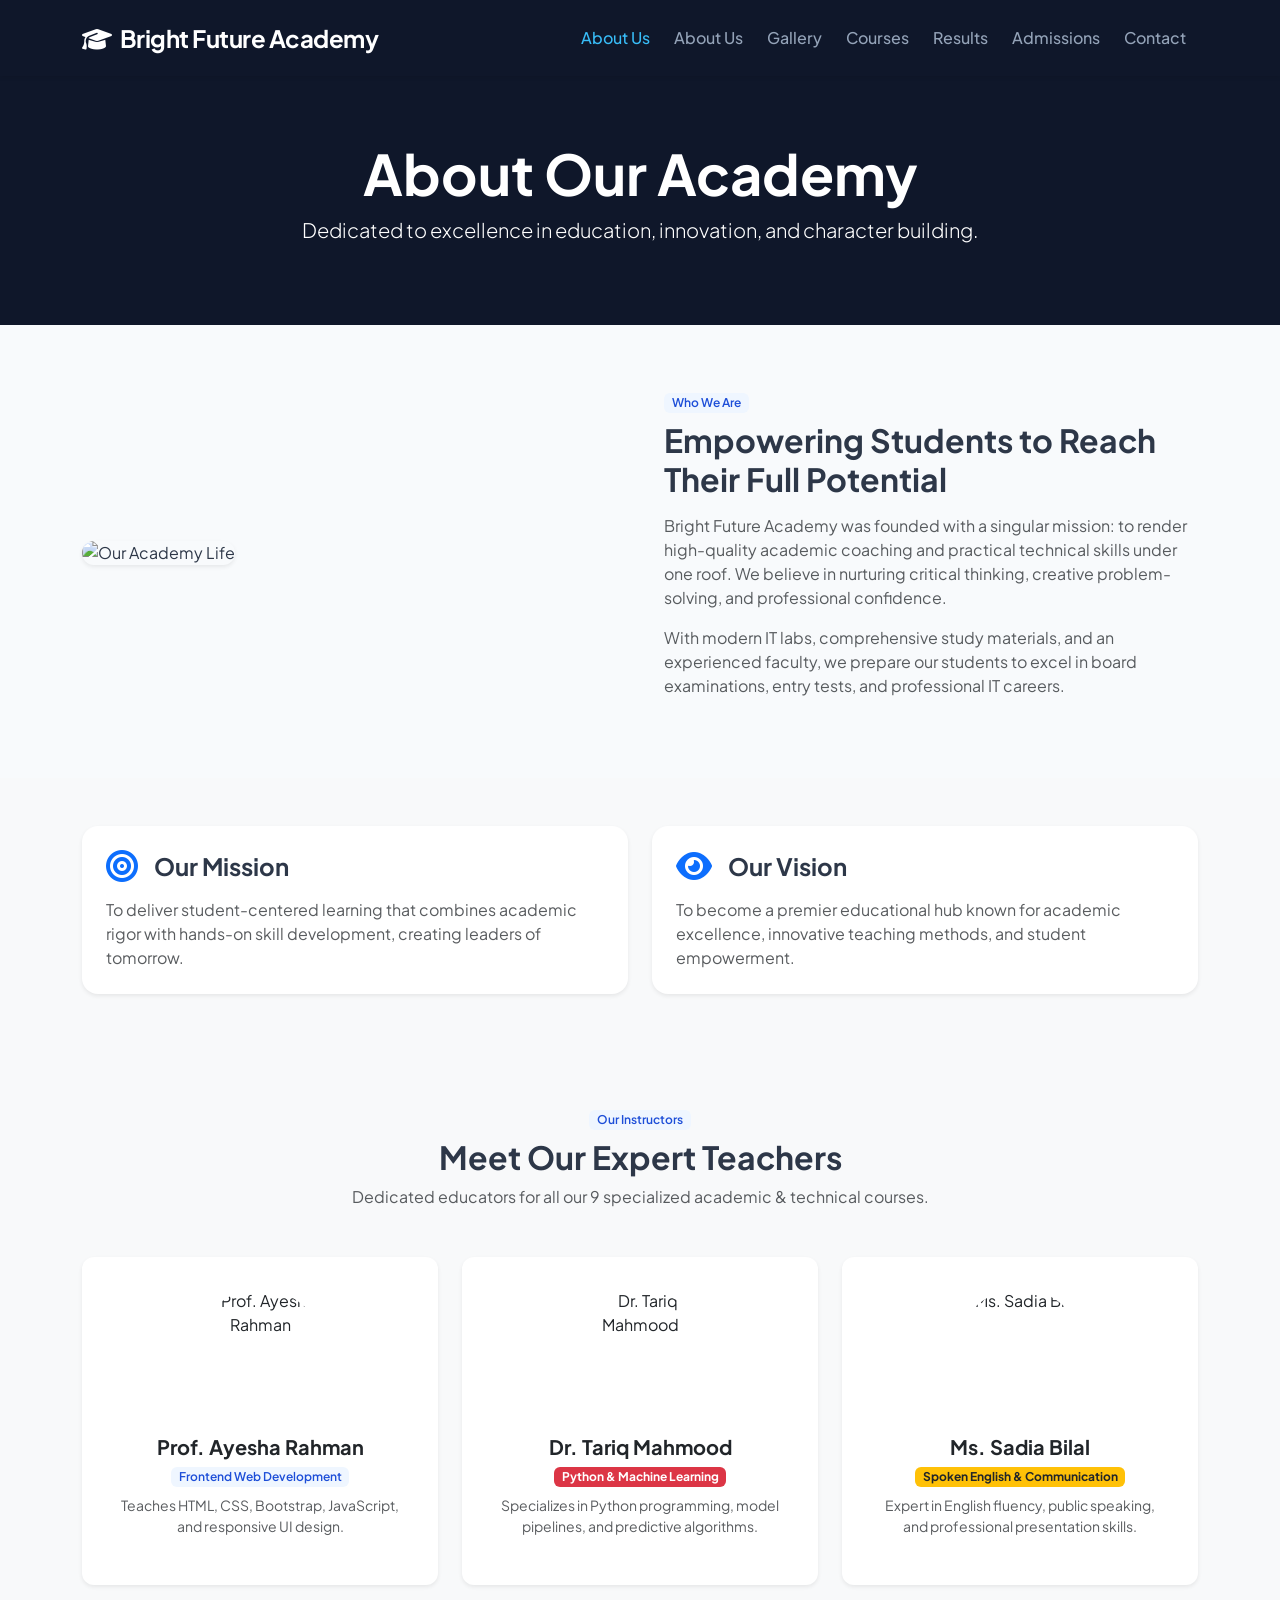
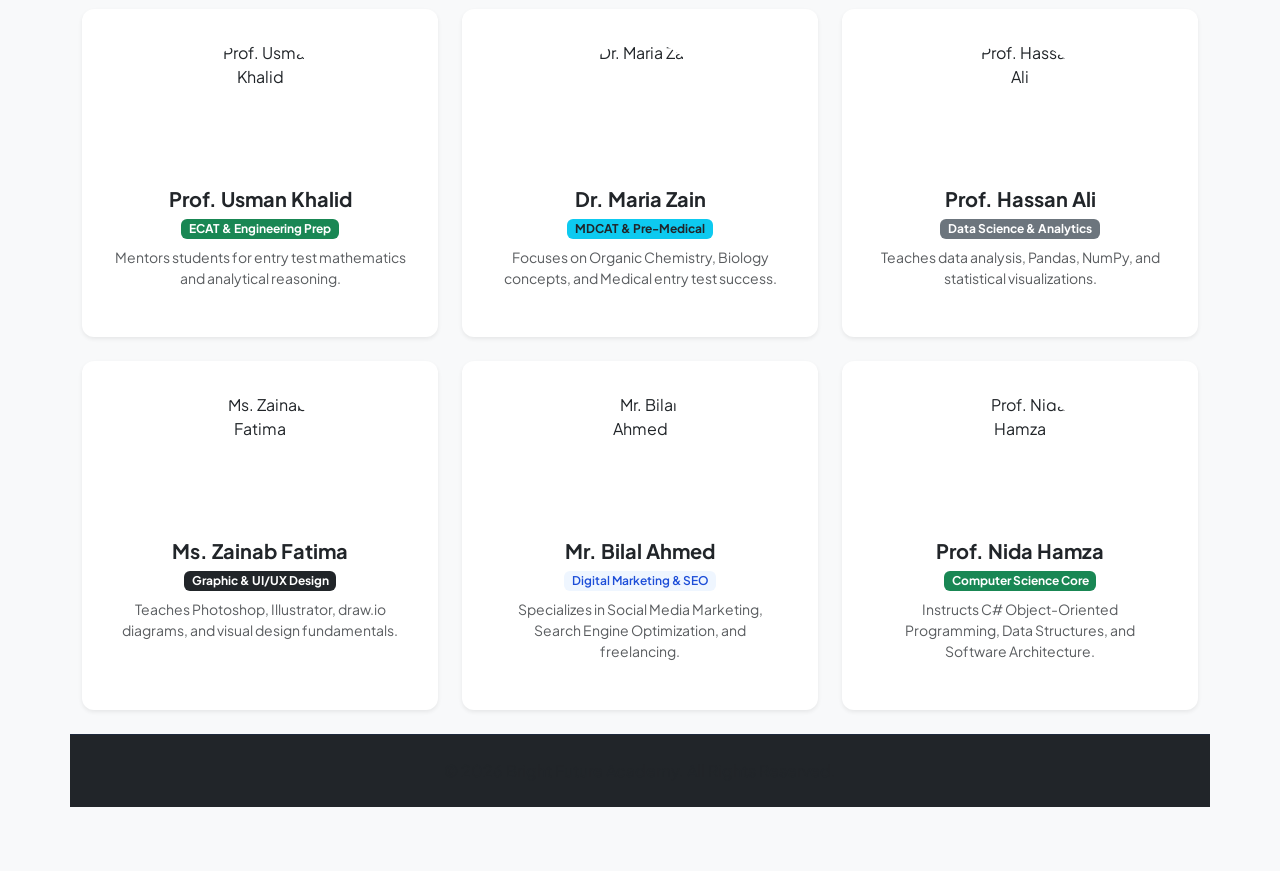
==== about.html @ da4470e6 "Add files via upload" ====
<!DOCTYPE html>
<html lang="en">
<head>
    <meta charset="UTF-8">
    <meta name="viewport" content="width=device-width, initial-scale=1.0">
    <title>Bright Future Academy - About Us</title>
    <!-- Google Fonts -->
    <link href="https://fonts.googleapis.com/css2?family=Plus+Jakarta+Sans:wght@400;500;600;700&display=swap" rel="stylesheet">
    <!-- Bootstrap 5 CSS -->
    <link href="https://cdn.jsdelivr.net/npm/bootstrap@5.3.0/dist/css/bootstrap.min.css" rel="stylesheet">
    <!-- Font Awesome Icons -->
    <link rel="stylesheet" href="https://cdnjs.cloudflare.com/ajax/libs/font-awesome/6.4.0/css/all.min.css">
    <!-- Custom CSS -->
    <link rel="stylesheet" href="style.css">
</head>
<body>

    <!-- Header / Navigation Bar -->
    <!-- Navigation Bar -->
<nav class="navbar navbar-expand-lg navbar-dark bg-primary sticky-top shadow-sm">
    <div class="container">
        <a class="navbar-brand fw-bold fs-4" href="index.html">
            <i class="fa-solid fa-graduation-cap me-2"></i>Bright Future Academy
        </a>
        <button class="navbar-toggler" type="button" data-bs-toggle="collapse" data-bs-target="#navbarNav">
            <span class="navbar-toggler-icon"></span>
        </button>
        <div class="collapse navbar-collapse" id="navbarNav">
            <ul class="navbar-nav ms-auto">
               <li class="nav-item"><a class="nav-link active" href="about.html">About Us</a></li>
                <li class="nav-item"><a class="nav-link" href="about.html">About Us</a></li>
                <li class="nav-item"><a class="nav-link" href="gallery.html">Gallery</a></li>
                <li class="nav-item"><a class="nav-link" href="courses.html">Courses</a></li>
                <li class="nav-item"><a class="nav-link" href="results.html">Results</a></li>
                <li class="nav-item"><a class="nav-link" href="admissions.html">Admissions</a></li>
                <li class="nav-item"><a class="nav-link" href="contact.html">Contact</a></li>
            </ul>
        </div>
    </div>
</nav>

    <!-- Page Header Banner -->
    <section class="bg-primary text-white text-center py-5">
        <div class="container py-3">
            <h1 class="fw-bold display-4">About Our Academy</h1>
            <p class="lead">Dedicated to excellence in education, innovation, and character building.</p>
        </div>
    </section>

    <!-- Main About Section -->
    <section class="py-5">
        <div class="container py-3">
            <div class="row align-items-center g-5">
                <div class="col-lg-6">
                    <img src="https://images.unsplash.com/photo-1522071820081-009f0129c71c?q=80&w=800&auto=format&fit=crop" class="img-fluid rounded-4 shadow-sm" alt="Our Academy Life">
                </div>
                <div class="col-lg-6">
                    <span class="badge bg-primary mb-2">Who We Are</span>
                    <h2 class="fw-bold mb-3">Empowering Students to Reach Their Full Potential</h2>
                    <p class="text-muted leading-relaxed">Bright Future Academy was founded with a singular mission: to render high-quality academic coaching and practical technical skills under one roof. We believe in nurturing critical thinking, creative problem-solving, and professional confidence.</p>
                    <p class="text-muted leading-relaxed">With modern IT labs, comprehensive study materials, and an experienced faculty, we prepare our students to excel in board examinations, entry tests, and professional IT careers.</p>
                </div>
            </div>
        </div>
    </section>

    <!-- Mission & Vision -->
    <section class="py-5 bg-light">
        <div class="container">
            <div class="row g-4">
                <div class="col-md-6">
                    <div class="p-4 bg-white rounded-4 shadow-sm h-100">
                        <div class="d-flex align-items-center mb-3">
                            <i class="fa-solid fa-bullseye text-primary fs-2 me-3"></i>
                            <h4 class="fw-bold mb-0">Our Mission</h4>
                        </div>
                        <p class="text-muted mb-0">To deliver student-centered learning that combines academic rigor with hands-on skill development, creating leaders of tomorrow.</p>
                    </div>
                </div>
                <div class="col-md-6">
                    <div class="p-4 bg-white rounded-4 shadow-sm h-100">
                        <div class="d-flex align-items-center mb-3">
                            <i class="fa-solid fa-eye text-primary fs-2 me-3"></i>
                            <h4 class="fw-bold mb-0">Our Vision</h4>
                        </div>
                        <p class="text-muted mb-0">To become a premier educational hub known for academic excellence, innovative teaching methods, and student empowerment.</p>
                    </div>
                </div>
            </div>
        </div>
    </section>
<!-- Expert Faculty Section -->
    <section class="py-5 bg-light">
        <div class="container py-3">
            <div class="text-center mb-5">
                <span class="badge bg-primary mb-2">Our Instructors</span>
                <h2 class="fw-bold">Meet Our Expert Teachers</h2>
                <p class="text-muted">Dedicated educators for all our 9 specialized academic & technical courses.</p>
            </div>
            
            <div class="row g-4">
                <!-- Teacher 1: Web Development -->
                <div class="col-md-6 col-lg-4">
                    <div class="card h-100 shadow-sm border-0 text-center p-3">
                        <img src="https://images.unsplash.com/photo-1573496359142-b8d87734a5a2?q=80&w=400&auto=format&fit=crop" class="card-img-top rounded-circle mx-auto mt-3" style="width: 130px; height: 130px; object-fit: cover;" alt="Prof. Ayesha Rahman">
                        <div class="card-body">
                            <h5 class="fw-bold mb-1">Prof. Ayesha Rahman</h5>
                            <span class="badge bg-primary mb-2">Frontend Web Development</span>
                            <p class="text-muted small">Teaches HTML, CSS, Bootstrap, JavaScript, and responsive UI design.</p>
                        </div>
                    </div>
                </div>

                <!-- Teacher 2: Python & Machine Learning -->
                <div class="col-md-6 col-lg-4">
                    <div class="card h-100 shadow-sm border-0 text-center p-3">
                        <img src="https://images.unsplash.com/photo-1560250097-0b93528c311a?q=80&w=400&auto=format&fit=crop" class="card-img-top rounded-circle mx-auto mt-3" style="width: 130px; height: 130px; object-fit: cover;" alt="Dr. Tariq Mahmood">
                        <div class="card-body">
                            <h5 class="fw-bold mb-1">Dr. Tariq Mahmood</h5>
                            <span class="badge bg-danger mb-2">Python & Machine Learning</span>
                            <p class="text-muted small">Specializes in Python programming, model pipelines, and predictive algorithms.</p>
                        </div>
                    </div>
                </div>

                <!-- Teacher 3: Spoken English -->
                <div class="col-md-6 col-lg-4">
                    <div class="card h-100 shadow-sm border-0 text-center p-3">
                        <img src="https://images.unsplash.com/photo-1544005313-94ddf0286df2?q=80&w=400&auto=format&fit=crop" class="card-img-top rounded-circle mx-auto mt-3" style="width: 130px; height: 130px; object-fit: cover;" alt="Ms. Sadia Bilal">
                        <div class="card-body">
                            <h5 class="fw-bold mb-1">Ms. Sadia Bilal</h5>
                            <span class="badge bg-warning text-dark mb-2">Spoken English & Communication</span>
                            <p class="text-muted small">Expert in English fluency, public speaking, and professional presentation skills.</p>
                        </div>
                    </div>
                </div>

                <!-- Teacher 4: ECAT Prep -->
                <div class="col-md-6 col-lg-4">
                    <div class="card h-100 shadow-sm border-0 text-center p-3">
                        <img src="https://images.unsplash.com/photo-1507003211169-0a1dd7228f2d?q=80&w=400&auto=format&fit=crop" class="card-img-top rounded-circle mx-auto mt-3" style="width: 130px; height: 130px; object-fit: cover;" alt="Prof. Usman Khalid">
                        <div class="card-body">
                            <h5 class="fw-bold mb-1">Prof. Usman Khalid</h5>
                            <span class="badge bg-success mb-2">ECAT & Engineering Prep</span>
                            <p class="text-muted small">Mentors students for entry test mathematics and analytical reasoning.</p>
                        </div>
                    </div>
                </div>

                <!-- Teacher 5: MDCAT Prep -->
                <div class="col-md-6 col-lg-4">
                    <div class="card h-100 shadow-sm border-0 text-center p-3">
                        <img src="https://images.unsplash.com/photo-1573497019940-1c28c88b4f3e?q=80&w=400&auto=format&fit=crop" class="card-img-top rounded-circle mx-auto mt-3" style="width: 130px; height: 130px; object-fit: cover;" alt="Dr. Maria Zain">
                        <div class="card-body">
                            <h5 class="fw-bold mb-1">Dr. Maria Zain</h5>
                            <span class="badge bg-info text-dark mb-2">MDCAT & Pre-Medical</span>
                            <p class="text-muted small">Focuses on Organic Chemistry, Biology concepts, and Medical entry test success.</p>
                        </div>
                    </div>
                </div>

                <!-- Teacher 6: Data Science -->
                <div class="col-md-6 col-lg-4">
                    <div class="card h-100 shadow-sm border-0 text-center p-3">
                        <img src="https://images.unsplash.com/photo-1500648767791-00dcc994a43e?q=80&w=400&auto=format&fit=crop" class="card-img-top rounded-circle mx-auto mt-3" style="width: 130px; height: 130px; object-fit: cover;" alt="Prof. Hassan Ali">
                        <div class="card-body">
                            <h5 class="fw-bold mb-1">Prof. Hassan Ali</h5>
                            <span class="badge bg-secondary mb-2">Data Science & Analytics</span>
                            <p class="text-muted small">Teaches data analysis, Pandas, NumPy, and statistical visualizations.</p>
                        </div>
                    </div>
                </div>

                <!-- Teacher 7: Graphic Design -->
                <div class="col-md-6 col-lg-4">
                    <div class="card h-100 shadow-sm border-0 text-center p-3">
                        <img src="https://images.unsplash.com/photo-1534528741775-53994a69daeb?q=80&w=400&auto=format&fit=crop" class="card-img-top rounded-circle mx-auto mt-3" style="width: 130px; height: 130px; object-fit: cover;" alt="Ms. Zainab Fatima">
                        <div class="card-body">
                            <h5 class="fw-bold mb-1">Ms. Zainab Fatima</h5>
                            <span class="badge bg-dark mb-2">Graphic & UI/UX Design</span>
                            <p class="text-muted small">Teaches Photoshop, Illustrator, draw.io diagrams, and visual design fundamentals.</p>
                        </div>
                    </div>
                </div>

                <!-- Teacher 8: Digital Marketing -->
                <div class="col-md-6 col-lg-4">
                    <div class="card h-100 shadow-sm border-0 text-center p-3">
                        <img src="https://images.unsplash.com/photo-1519085360753-af0119f7cbe7?q=80&w=400&auto=format&fit=crop" class="card-img-top rounded-circle mx-auto mt-3" style="width: 130px; height: 130px; object-fit: cover;" alt="Mr. Bilal Ahmed">
                        <div class="card-body">
                            <h5 class="fw-bold mb-1">Mr. Bilal Ahmed</h5>
                            <span class="badge bg-primary mb-2">Digital Marketing & SEO</span>
                            <p class="text-muted small">Specializes in Social Media Marketing, Search Engine Optimization, and freelancing.</p>
                        </div>
                    </div>
                </div>

               <!-- Teacher 9: Computer Science Core -->
<div class="col-md-6 col-lg-4">
    <div class="card h-100 shadow-sm border-0 text-center p-3">
        <img src="https://images.unsplash.com/photo-1573496359142-b8d87734a5a2?q=80&w=400&auto=format&fit=crop" class="card-img-top rounded-circle mx-auto mt-3" style="width: 130px; height: 130px; object-fit: cover;" alt="Prof. Nida Hamza">
        <div class="card-body">
            <h5 class="fw-bold mb-1">Prof. Nida Hamza</h5>
            <span class="badge bg-success mb-2">Computer Science Core</span>
            <p class="text-muted small">Instructs C# Object-Oriented Programming, Data Structures, and Software Architecture.</p>
        </div>
    </div>
</div>
    <!-- Footer -->
    <footer class="bg-dark text-white text-center py-4">
        <div class="container">
            <p class="mb-0 text-muted">&copy; 2026 Bright Future Academy. All Rights Reserved.</p>
        </div>
    </footer>

    <!-- Bootstrap JS -->
    <script src="https://cdn.jsdelivr.net/npm/bootstrap@5.3.0/dist/js/bootstrap.bundle.min.js"></script>
    <script src="script.js"></script>
</body>
</html>
---- style.css ----
/* Google Fonts Import */
@import url('https://fonts.googleapis.com/css2?family=Plus+Jakarta+Sans:wght@400;500;600;700&display=swap');

body {
    font-family: 'Plus Jakarta Sans', sans-serif;
    color: #2D3748;
    background-color: #F8FAFC;
}

/* Modern Navy Blue Navbar */
.bg-primary {
    background-color: #0F172A !important; /* Deep Premium Navy Blue */
}

.navbar {
    padding: 15px 0;
    transition: all 0.3s ease;
}

.navbar-brand {
    font-weight: 700 !important;
    letter-spacing: -0.5px;
    color: #FFFFFF !important;
}

.nav-link {
    color: #94A3B8 !important;
    font-weight: 500;
    margin: 0 4px;
    transition: color 0.2s ease;
}

.nav-link:hover, .nav-link.active {
    color: #38BDF8 !important; /* Elegant Sky Blue Highlight */
}

/* Hero Section Enhancement */
.hero-section {
    background: linear-gradient(135deg, rgba(15, 23, 42, 0.92), rgba(30, 58, 138, 0.88)), 
                url('https://images.unsplash.com/photo-1523050854058-8df90110c9f1?q=80&w=1200&auto=format&fit=crop') center/cover no-repeat !important;
    padding: 110px 0 !important;
}

.hero-section h1 {
    letter-spacing: -1px;
}

/* Modern Button Colors */
.btn-primary {
    background-color: #2563EB !important;
    border-color: #2563EB !important;
    border-radius: 8px;
    font-weight: 600;
    padding: 10px 24px;
    transition: all 0.2s ease;
}

.btn-primary:hover {
    background-color: #1D4ED8 !important;
    transform: translateY(-2px);
    box-shadow: 0 10px 20px -10px rgba(37, 99, 235, 0.5);
}

.btn-outline-light {
    border-radius: 8px;
    border-width: 2px;
    font-weight: 600;
    padding: 9px 24px;
}

.btn-outline-light:hover {
    background-color: #FFFFFF !important;
    color: #0F172A !important;
}

/* Card Improvements */
.card {
    border-radius: 12px;
    transition: transform 0.3s ease, box-shadow 0.3s ease;
}

.card:hover {
    transform: translateY(-5px);
    box-shadow: 0 20px 25px -5px rgba(0, 0, 0, 0.1), 0 10px 10px -5px rgba(0, 0, 0, 0.04) !important;
}

/* Badges & Accents */
.badge.bg-primary {
    background-color: #EFF6FF !important;
    color: #1D4ED8 !important;
    font-weight: 600;
}

footer {
    background-color: #0F172A !important;
    border-top: 1px solid #1E293B;
}/* Google Fonts Import */
@import url('https://fonts.googleapis.com/css2?family=Plus+Jakarta+Sans:wght@400;500;600;700&display=swap');

body {
    font-family: 'Plus Jakarta Sans', sans-serif;
    color: #2D3748;
    background-color: #F8FAFC;
}

/* Modern Navy Blue Navbar */
.bg-primary {
    background-color: #0F172A !important; /* Deep Premium Navy Blue */
}

.navbar {
    padding: 15px 0;
    transition: all 0.3s ease;
}

.navbar-brand {
    font-weight: 700 !important;
    letter-spacing: -0.5px;
    color: #FFFFFF !important;
}

.nav-link {
    color: #94A3B8 !important;
    font-weight: 500;
    margin: 0 4px;
    transition: color 0.2s ease;
}

.nav-link:hover, .nav-link.active {
    color: #38BDF8 !important; /* Elegant Sky Blue Highlight */
}

/* Hero Section Enhancement */
.hero-section {
    background: linear-gradient(135deg, rgba(15, 23, 42, 0.92), rgba(30, 58, 138, 0.88)), 
                url('https://images.unsplash.com/photo-1523050854058-8df90110c9f1?q=80&w=1200&auto=format&fit=crop') center/cover no-repeat !important;
    padding: 110px 0 !important;
}

.hero-section h1 {
    letter-spacing: -1px;
}

/* Modern Button Colors */
.btn-primary {
    background-color: #2563EB !important;
    border-color: #2563EB !important;
    border-radius: 8px;
    font-weight: 600;
    padding: 10px 24px;
    transition: all 0.2s ease;
}

.btn-primary:hover {
    background-color: #1D4ED8 !important;
    transform: translateY(-2px);
    box-shadow: 0 10px 20px -10px rgba(37, 99, 235, 0.5);
}

.btn-outline-light {
    border-radius: 8px;
    border-width: 2px;
    font-weight: 600;
    padding: 9px 24px;
}

.btn-outline-light:hover {
    background-color: #FFFFFF !important;
    color: #0F172A !important;
}

/* Card Improvements */
.card {
    border-radius: 12px;
    transition: transform 0.3s ease, box-shadow 0.3s ease;
}

.card:hover {
    transform: translateY(-5px);
    box-shadow: 0 20px 25px -5px rgba(0, 0, 0, 0.1), 0 10px 10px -5px rgba(0, 0, 0, 0.04) !important;
}

/* Badges & Accents */
.badge.bg-primary {
    background-color: #EFF6FF !important;
    color: #1D4ED8 !important;
    font-weight: 600;
}

footer {
    background-color: #0F172A !important;
    border-top: 1px solid #1E293B;
}
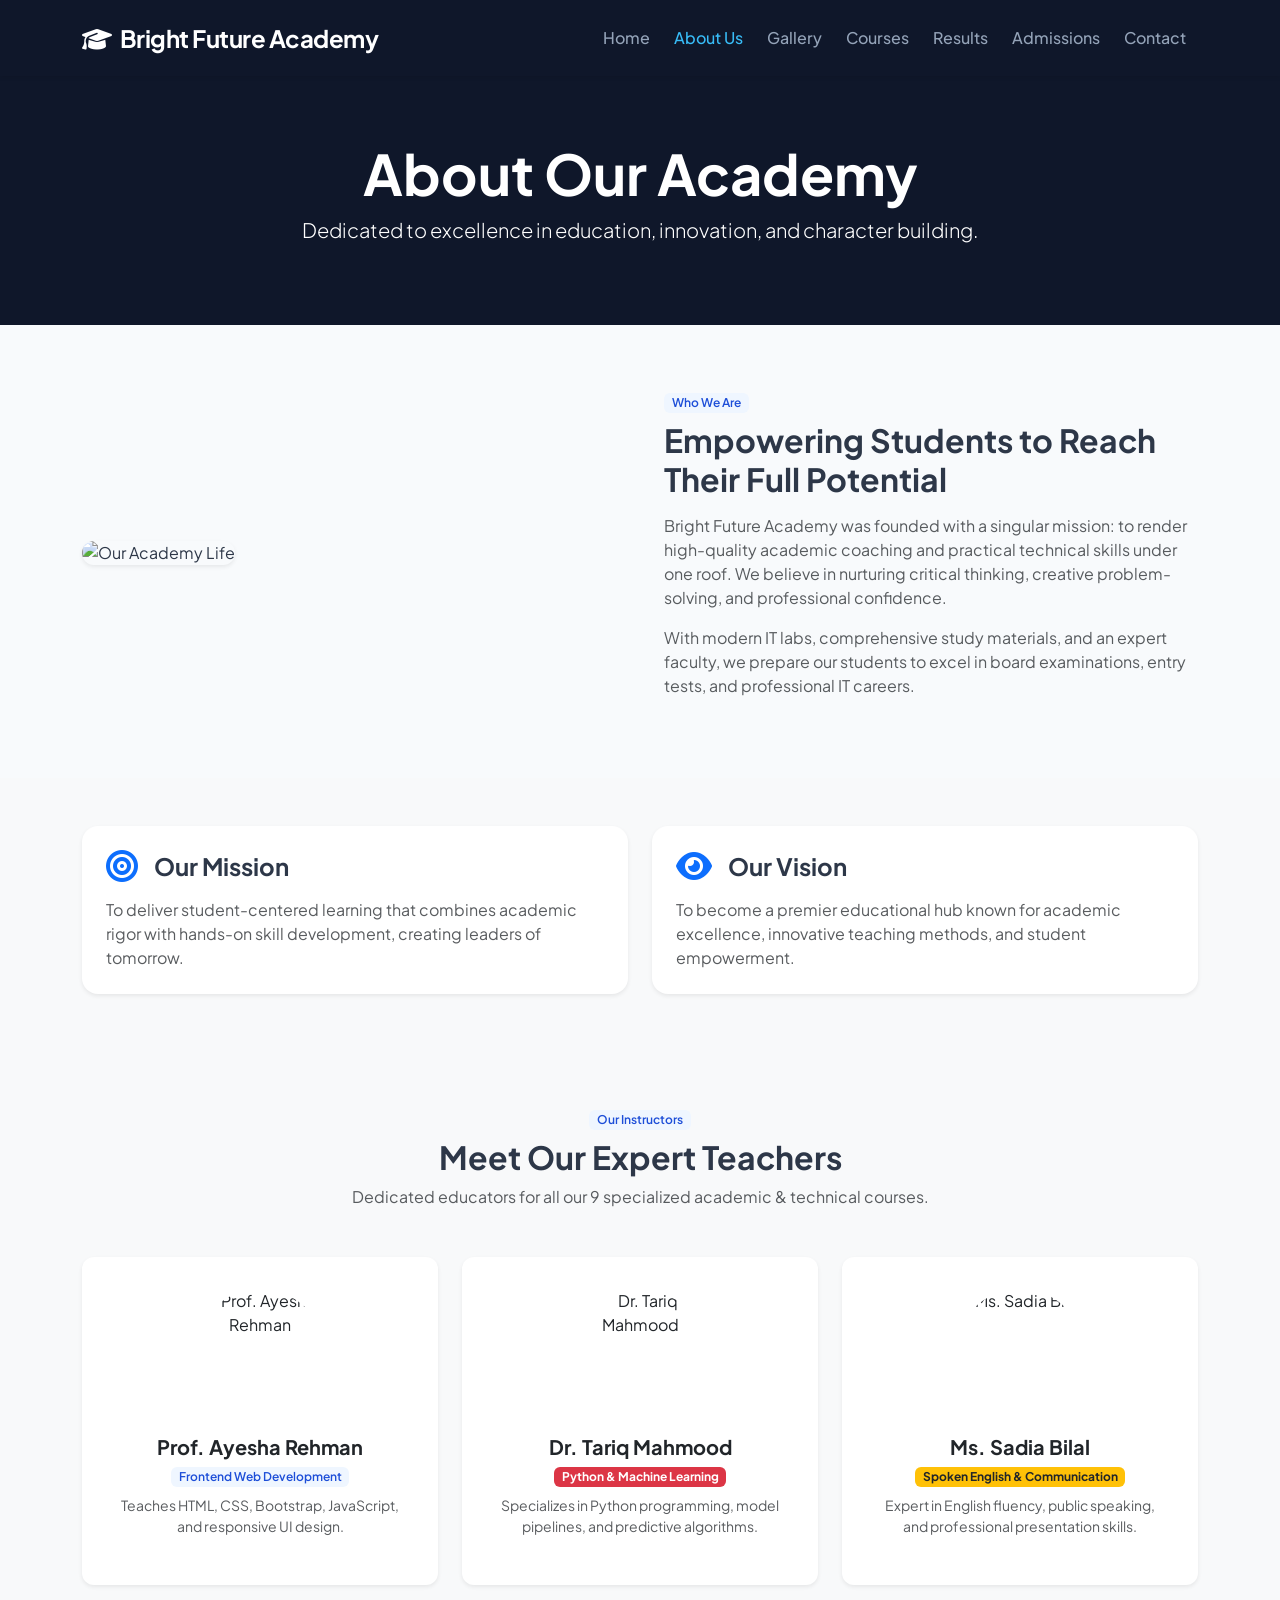
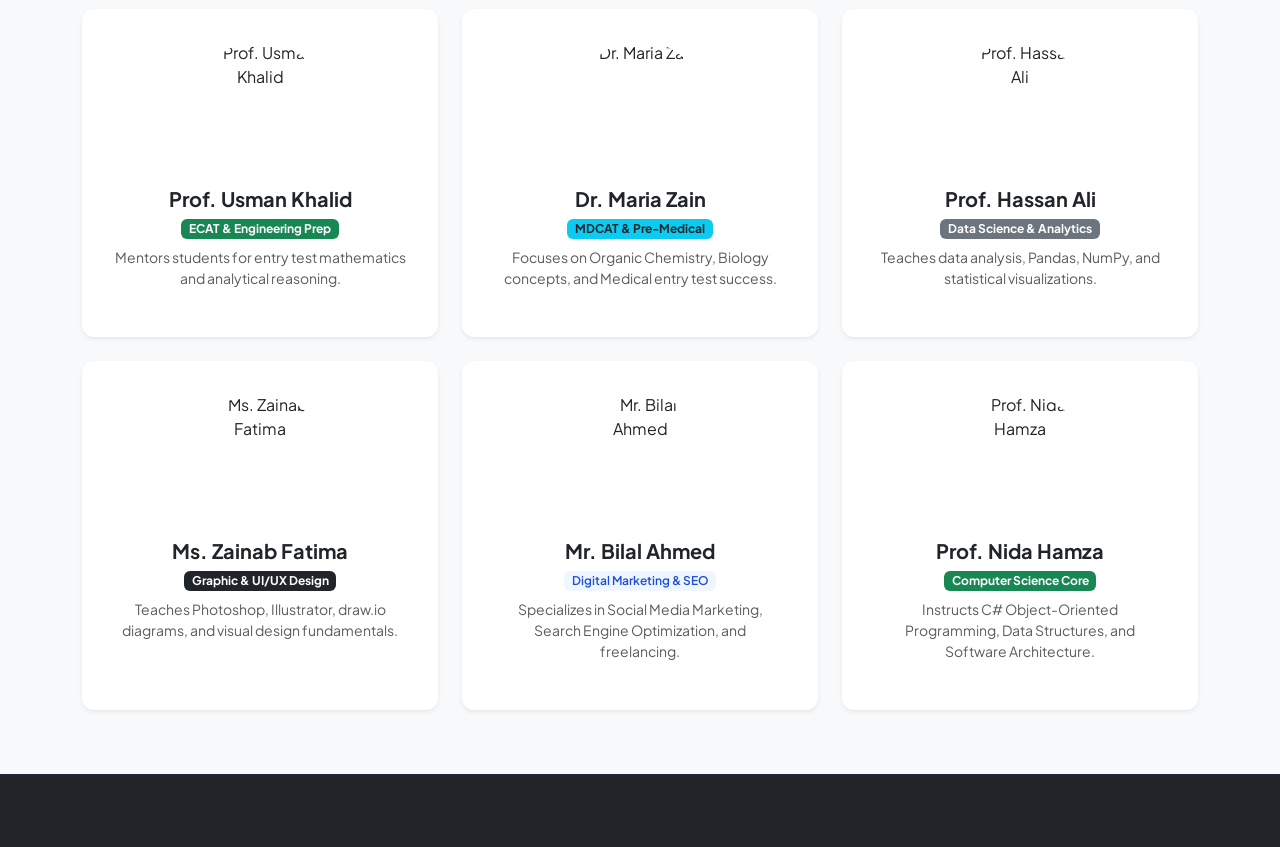
==== commit 63467e9c: "Bright Future Academy complete files update" ====
--- a/about.html
+++ b/about.html
@@ -1,220 +1,224 @@
-<!DOCTYPE html>
-<html lang="en">
-<head>
-    <meta charset="UTF-8">
-    <meta name="viewport" content="width=device-width, initial-scale=1.0">
-    <title>Bright Future Academy - About Us</title>
-    <!-- Google Fonts -->
-    <link href="https://fonts.googleapis.com/css2?family=Plus+Jakarta+Sans:wght@400;500;600;700&display=swap" rel="stylesheet">
-    <!-- Bootstrap 5 CSS -->
-    <link href="https://cdn.jsdelivr.net/npm/bootstrap@5.3.0/dist/css/bootstrap.min.css" rel="stylesheet">
-    <!-- Font Awesome Icons -->
-    <link rel="stylesheet" href="https://cdnjs.cloudflare.com/ajax/libs/font-awesome/6.4.0/css/all.min.css">
-    <!-- Custom CSS -->
-    <link rel="stylesheet" href="style.css">
-</head>
-<body>
-
-    <!-- Header / Navigation Bar -->
-    <!-- Navigation Bar -->
-<nav class="navbar navbar-expand-lg navbar-dark bg-primary sticky-top shadow-sm">
-    <div class="container">
-        <a class="navbar-brand fw-bold fs-4" href="index.html">
-            <i class="fa-solid fa-graduation-cap me-2"></i>Bright Future Academy
-        </a>
-        <button class="navbar-toggler" type="button" data-bs-toggle="collapse" data-bs-target="#navbarNav">
-            <span class="navbar-toggler-icon"></span>
-        </button>
-        <div class="collapse navbar-collapse" id="navbarNav">
-            <ul class="navbar-nav ms-auto">
-               <li class="nav-item"><a class="nav-link active" href="about.html">About Us</a></li>
-                <li class="nav-item"><a class="nav-link" href="about.html">About Us</a></li>
-                <li class="nav-item"><a class="nav-link" href="gallery.html">Gallery</a></li>
-                <li class="nav-item"><a class="nav-link" href="courses.html">Courses</a></li>
-                <li class="nav-item"><a class="nav-link" href="results.html">Results</a></li>
-                <li class="nav-item"><a class="nav-link" href="admissions.html">Admissions</a></li>
-                <li class="nav-item"><a class="nav-link" href="contact.html">Contact</a></li>
-            </ul>
-        </div>
-    </div>
-</nav>
-
-    <!-- Page Header Banner -->
-    <section class="bg-primary text-white text-center py-5">
-        <div class="container py-3">
-            <h1 class="fw-bold display-4">About Our Academy</h1>
-            <p class="lead">Dedicated to excellence in education, innovation, and character building.</p>
-        </div>
-    </section>
-
-    <!-- Main About Section -->
-    <section class="py-5">
-        <div class="container py-3">
-            <div class="row align-items-center g-5">
-                <div class="col-lg-6">
-                    <img src="https://images.unsplash.com/photo-1522071820081-009f0129c71c?q=80&w=800&auto=format&fit=crop" class="img-fluid rounded-4 shadow-sm" alt="Our Academy Life">
-                </div>
-                <div class="col-lg-6">
-                    <span class="badge bg-primary mb-2">Who We Are</span>
-                    <h2 class="fw-bold mb-3">Empowering Students to Reach Their Full Potential</h2>
-                    <p class="text-muted leading-relaxed">Bright Future Academy was founded with a singular mission: to render high-quality academic coaching and practical technical skills under one roof. We believe in nurturing critical thinking, creative problem-solving, and professional confidence.</p>
-                    <p class="text-muted leading-relaxed">With modern IT labs, comprehensive study materials, and an experienced faculty, we prepare our students to excel in board examinations, entry tests, and professional IT careers.</p>
-                </div>
-            </div>
-        </div>
-    </section>
-
-    <!-- Mission & Vision -->
-    <section class="py-5 bg-light">
-        <div class="container">
-            <div class="row g-4">
-                <div class="col-md-6">
-                    <div class="p-4 bg-white rounded-4 shadow-sm h-100">
-                        <div class="d-flex align-items-center mb-3">
-                            <i class="fa-solid fa-bullseye text-primary fs-2 me-3"></i>
-                            <h4 class="fw-bold mb-0">Our Mission</h4>
-                        </div>
-                        <p class="text-muted mb-0">To deliver student-centered learning that combines academic rigor with hands-on skill development, creating leaders of tomorrow.</p>
-                    </div>
-                </div>
-                <div class="col-md-6">
-                    <div class="p-4 bg-white rounded-4 shadow-sm h-100">
-                        <div class="d-flex align-items-center mb-3">
-                            <i class="fa-solid fa-eye text-primary fs-2 me-3"></i>
-                            <h4 class="fw-bold mb-0">Our Vision</h4>
-                        </div>
-                        <p class="text-muted mb-0">To become a premier educational hub known for academic excellence, innovative teaching methods, and student empowerment.</p>
-                    </div>
-                </div>
-            </div>
-        </div>
-    </section>
-<!-- Expert Faculty Section -->
-    <section class="py-5 bg-light">
-        <div class="container py-3">
-            <div class="text-center mb-5">
-                <span class="badge bg-primary mb-2">Our Instructors</span>
-                <h2 class="fw-bold">Meet Our Expert Teachers</h2>
-                <p class="text-muted">Dedicated educators for all our 9 specialized academic & technical courses.</p>
-            </div>
-            
-            <div class="row g-4">
-                <!-- Teacher 1: Web Development -->
-                <div class="col-md-6 col-lg-4">
-                    <div class="card h-100 shadow-sm border-0 text-center p-3">
-                        <img src="https://images.unsplash.com/photo-1573496359142-b8d87734a5a2?q=80&w=400&auto=format&fit=crop" class="card-img-top rounded-circle mx-auto mt-3" style="width: 130px; height: 130px; object-fit: cover;" alt="Prof. Ayesha Rahman">
-                        <div class="card-body">
-                            <h5 class="fw-bold mb-1">Prof. Ayesha Rahman</h5>
-                            <span class="badge bg-primary mb-2">Frontend Web Development</span>
-                            <p class="text-muted small">Teaches HTML, CSS, Bootstrap, JavaScript, and responsive UI design.</p>
-                        </div>
-                    </div>
-                </div>
-
-                <!-- Teacher 2: Python & Machine Learning -->
-                <div class="col-md-6 col-lg-4">
-                    <div class="card h-100 shadow-sm border-0 text-center p-3">
-                        <img src="https://images.unsplash.com/photo-1560250097-0b93528c311a?q=80&w=400&auto=format&fit=crop" class="card-img-top rounded-circle mx-auto mt-3" style="width: 130px; height: 130px; object-fit: cover;" alt="Dr. Tariq Mahmood">
-                        <div class="card-body">
-                            <h5 class="fw-bold mb-1">Dr. Tariq Mahmood</h5>
-                            <span class="badge bg-danger mb-2">Python & Machine Learning</span>
-                            <p class="text-muted small">Specializes in Python programming, model pipelines, and predictive algorithms.</p>
-                        </div>
-                    </div>
-                </div>
-
-                <!-- Teacher 3: Spoken English -->
-                <div class="col-md-6 col-lg-4">
-                    <div class="card h-100 shadow-sm border-0 text-center p-3">
-                        <img src="https://images.unsplash.com/photo-1544005313-94ddf0286df2?q=80&w=400&auto=format&fit=crop" class="card-img-top rounded-circle mx-auto mt-3" style="width: 130px; height: 130px; object-fit: cover;" alt="Ms. Sadia Bilal">
-                        <div class="card-body">
-                            <h5 class="fw-bold mb-1">Ms. Sadia Bilal</h5>
-                            <span class="badge bg-warning text-dark mb-2">Spoken English & Communication</span>
-                            <p class="text-muted small">Expert in English fluency, public speaking, and professional presentation skills.</p>
-                        </div>
-                    </div>
-                </div>
-
-                <!-- Teacher 4: ECAT Prep -->
-                <div class="col-md-6 col-lg-4">
-                    <div class="card h-100 shadow-sm border-0 text-center p-3">
-                        <img src="https://images.unsplash.com/photo-1507003211169-0a1dd7228f2d?q=80&w=400&auto=format&fit=crop" class="card-img-top rounded-circle mx-auto mt-3" style="width: 130px; height: 130px; object-fit: cover;" alt="Prof. Usman Khalid">
-                        <div class="card-body">
-                            <h5 class="fw-bold mb-1">Prof. Usman Khalid</h5>
-                            <span class="badge bg-success mb-2">ECAT & Engineering Prep</span>
-                            <p class="text-muted small">Mentors students for entry test mathematics and analytical reasoning.</p>
-                        </div>
-                    </div>
-                </div>
-
-                <!-- Teacher 5: MDCAT Prep -->
-                <div class="col-md-6 col-lg-4">
-                    <div class="card h-100 shadow-sm border-0 text-center p-3">
-                        <img src="https://images.unsplash.com/photo-1573497019940-1c28c88b4f3e?q=80&w=400&auto=format&fit=crop" class="card-img-top rounded-circle mx-auto mt-3" style="width: 130px; height: 130px; object-fit: cover;" alt="Dr. Maria Zain">
-                        <div class="card-body">
-                            <h5 class="fw-bold mb-1">Dr. Maria Zain</h5>
-                            <span class="badge bg-info text-dark mb-2">MDCAT & Pre-Medical</span>
-                            <p class="text-muted small">Focuses on Organic Chemistry, Biology concepts, and Medical entry test success.</p>
-                        </div>
-                    </div>
-                </div>
-
-                <!-- Teacher 6: Data Science -->
-                <div class="col-md-6 col-lg-4">
-                    <div class="card h-100 shadow-sm border-0 text-center p-3">
-                        <img src="https://images.unsplash.com/photo-1500648767791-00dcc994a43e?q=80&w=400&auto=format&fit=crop" class="card-img-top rounded-circle mx-auto mt-3" style="width: 130px; height: 130px; object-fit: cover;" alt="Prof. Hassan Ali">
-                        <div class="card-body">
-                            <h5 class="fw-bold mb-1">Prof. Hassan Ali</h5>
-                            <span class="badge bg-secondary mb-2">Data Science & Analytics</span>
-                            <p class="text-muted small">Teaches data analysis, Pandas, NumPy, and statistical visualizations.</p>
-                        </div>
-                    </div>
-                </div>
-
-                <!-- Teacher 7: Graphic Design -->
-                <div class="col-md-6 col-lg-4">
-                    <div class="card h-100 shadow-sm border-0 text-center p-3">
-                        <img src="https://images.unsplash.com/photo-1534528741775-53994a69daeb?q=80&w=400&auto=format&fit=crop" class="card-img-top rounded-circle mx-auto mt-3" style="width: 130px; height: 130px; object-fit: cover;" alt="Ms. Zainab Fatima">
-                        <div class="card-body">
-                            <h5 class="fw-bold mb-1">Ms. Zainab Fatima</h5>
-                            <span class="badge bg-dark mb-2">Graphic & UI/UX Design</span>
-                            <p class="text-muted small">Teaches Photoshop, Illustrator, draw.io diagrams, and visual design fundamentals.</p>
-                        </div>
-                    </div>
-                </div>
-
-                <!-- Teacher 8: Digital Marketing -->
-                <div class="col-md-6 col-lg-4">
-                    <div class="card h-100 shadow-sm border-0 text-center p-3">
-                        <img src="https://images.unsplash.com/photo-1519085360753-af0119f7cbe7?q=80&w=400&auto=format&fit=crop" class="card-img-top rounded-circle mx-auto mt-3" style="width: 130px; height: 130px; object-fit: cover;" alt="Mr. Bilal Ahmed">
-                        <div class="card-body">
-                            <h5 class="fw-bold mb-1">Mr. Bilal Ahmed</h5>
-                            <span class="badge bg-primary mb-2">Digital Marketing & SEO</span>
-                            <p class="text-muted small">Specializes in Social Media Marketing, Search Engine Optimization, and freelancing.</p>
-                        </div>
-                    </div>
-                </div>
-
-               <!-- Teacher 9: Computer Science Core -->
-<div class="col-md-6 col-lg-4">
-    <div class="card h-100 shadow-sm border-0 text-center p-3">
-        <img src="https://images.unsplash.com/photo-1573496359142-b8d87734a5a2?q=80&w=400&auto=format&fit=crop" class="card-img-top rounded-circle mx-auto mt-3" style="width: 130px; height: 130px; object-fit: cover;" alt="Prof. Nida Hamza">
-        <div class="card-body">
-            <h5 class="fw-bold mb-1">Prof. Nida Hamza</h5>
-            <span class="badge bg-success mb-2">Computer Science Core</span>
-            <p class="text-muted small">Instructs C# Object-Oriented Programming, Data Structures, and Software Architecture.</p>
-        </div>
-    </div>
-</div>
-    <!-- Footer -->
-    <footer class="bg-dark text-white text-center py-4">
-        <div class="container">
-            <p class="mb-0 text-muted">&copy; 2026 Bright Future Academy. All Rights Reserved.</p>
-        </div>
-    </footer>
-
-    <!-- Bootstrap JS -->
-    <script src="https://cdn.jsdelivr.net/npm/bootstrap@5.3.0/dist/js/bootstrap.bundle.min.js"></script>
-    <script src="script.js"></script>
-</body>
+<!DOCTYPE html>
+<html lang="en">
+<head>
+    <meta charset="UTF-8">
+    <meta name="viewport" content="width=device-width, initial-scale=1.0">
+    <title>Bright Future Academy - About Us</title>
+    <!-- Google Fonts -->
+    <link href="https://fonts.googleapis.com/css2?family=Plus+Jakarta+Sans:wght@400;500;600;700&display=swap" rel="stylesheet">
+    <!-- Bootstrap 5 CSS -->
+    <link href="https://cdn.jsdelivr.net/npm/bootstrap@5.3.0/dist/css/bootstrap.min.css" rel="stylesheet">
+    <!-- Font Awesome Icons -->
+    <link rel="stylesheet" href="https://cdnjs.cloudflare.com/ajax/libs/font-awesome/6.4.0/css/all.min.css">
+    <!-- Custom CSS -->
+    <link rel="stylesheet" href="style.css">
+</head>
+<body>
+
+    <!-- Header / Navigation Bar -->
+    <nav class="navbar navbar-expand-lg navbar-dark bg-primary sticky-top shadow-sm">
+        <div class="container">
+            <a class="navbar-brand fw-bold fs-4" href="index.html">
+                <i class="fa-solid fa-graduation-cap me-2"></i>Bright Future Academy
+            </a>
+            <button class="navbar-toggler" type="button" data-bs-toggle="collapse" data-bs-target="#navbarNav">
+                <span class="navbar-toggler-icon"></span>
+            </button>
+            <div class="collapse navbar-collapse" id="navbarNav">
+                <ul class="navbar-nav ms-auto">
+                    <li class="nav-item"><a class="nav-link" href="index.html">Home</a></li>
+                    <li class="nav-item"><a class="nav-link active" href="about.html">About Us</a></li>
+                    <li class="nav-item"><a class="nav-link" href="gallery.html">Gallery</a></li>
+                    <li class="nav-item"><a class="nav-link" href="courses.html">Courses</a></li>
+                    <li class="nav-item"><a class="nav-link" href="results.html">Results</a></li>
+                    <li class="nav-item"><a class="nav-link" href="admissions.html">Admissions</a></li>
+                    <li class="nav-item"><a class="nav-link" href="contact.html">Contact</a></li>
+                </ul>
+            </div>
+        </div>
+    </nav>
+
+    <!-- Page Header Banner -->
+    <section class="bg-primary text-white text-center py-5">
+        <div class="container py-3">
+            <h1 class="fw-bold display-4">About Our Academy</h1>
+            <p class="lead">Dedicated to excellence in education, innovation, and character building.</p>
+        </div>
+    </section>
+
+    <!-- Main About Section -->
+    <section class="py-5">
+        <div class="container py-3">
+            <div class="row align-items-center g-5">
+                <div class="col-lg-6">
+                    <img src="https://images.unsplash.com/photo-1522202176988-66273c2fd55f?auto=format&fit=crop&w=800&q=80" class="img-fluid rounded-4 shadow-sm" alt="Our Academy Life">
+                </div>
+                <div class="col-lg-6">
+                    <span class="badge bg-primary mb-2">Who We Are</span>
+                    <h2 class="fw-bold mb-3">Empowering Students to Reach Their Full Potential</h2>
+                    <p class="text-muted">Bright Future Academy was founded with a singular mission: to render high-quality academic coaching and practical technical skills under one roof. We believe in nurturing critical thinking, creative problem-solving, and professional confidence.</p>
+                    <p class="text-muted">With modern IT labs, comprehensive study materials, and an expert faculty, we prepare our students to excel in board examinations, entry tests, and professional IT careers.</p>
+                </div>
+            </div>
+        </div>
+    </section>
+
+    <!-- Mission & Vision -->
+    <section class="py-5 bg-light">
+        <div class="container">
+            <div class="row g-4">
+                <div class="col-md-6">
+                    <div class="p-4 bg-white rounded-4 shadow-sm h-100">
+                        <div class="d-flex align-items-center mb-3">
+                            <i class="fa-solid fa-bullseye text-primary fs-2 me-3"></i>
+                            <h4 class="fw-bold mb-0">Our Mission</h4>
+                        </div>
+                        <p class="text-muted mb-0">To deliver student-centered learning that combines academic rigor with hands-on skill development, creating leaders of tomorrow.</p>
+                    </div>
+                </div>
+                <div class="col-md-6">
+                    <div class="p-4 bg-white rounded-4 shadow-sm h-100">
+                        <div class="d-flex align-items-center mb-3">
+                            <i class="fa-solid fa-eye text-primary fs-2 me-3"></i>
+                            <h4 class="fw-bold mb-0">Our Vision</h4>
+                        </div>
+                        <p class="text-muted mb-0">To become a premier educational hub known for academic excellence, innovative teaching methods, and student empowerment.</p>
+                    </div>
+                </div>
+            </div>
+        </div>
+    </section>
+
+    <!-- Expert Faculty Section -->
+    <section class="py-5 bg-light">
+        <div class="container py-3">
+            <div class="text-center mb-5">
+                <span class="badge bg-primary mb-2">Our Instructors</span>
+                <h2 class="fw-bold">Meet Our Expert Teachers</h2>
+                <p class="text-muted">Dedicated educators for all our 9 specialized academic & technical courses.</p>
+            </div>
+
+            <div class="row g-4">
+                <!-- Teacher 1: Web Development -->
+                <div class="col-md-6 col-lg-4">
+                    <div class="card h-100 shadow-sm border-0 text-center p-3">
+                        <img src="https://images.unsplash.com/photo-1573496359142-b8d87734a5a2?auto=format&fit=crop&w=400&q=80" class="card-img-top rounded-circle mx-auto mt-3" style="width: 130px; height: 130px; object-fit: cover;" alt="Prof. Ayesha Rehman">
+                        <div class="card-body">
+                            <h5 class="fw-bold mb-1">Prof. Ayesha Rehman</h5>
+                            <span class="badge bg-primary mb-2">Frontend Web Development</span>
+                            <p class="text-muted small">Teaches HTML, CSS, Bootstrap, JavaScript, and responsive UI design.</p>
+                        </div>
+                    </div>
+                </div>
+
+                <!-- Teacher 2: Python & Machine Learning -->
+                <div class="col-md-6 col-lg-4">
+                    <div class="card h-100 shadow-sm border-0 text-center p-3">
+                        <img src="https://images.unsplash.com/photo-1560250097-0b93528c311a?auto=format&fit=crop&w=400&q=80" class="card-img-top rounded-circle mx-auto mt-3" style="width: 130px; height: 130px; object-fit: cover;" alt="Dr. Tariq Mahmood">
+                        <div class="card-body">
+                            <h5 class="fw-bold mb-1">Dr. Tariq Mahmood</h5>
+                            <span class="badge bg-danger mb-2">Python & Machine Learning</span>
+                            <p class="text-muted small">Specializes in Python programming, model pipelines, and predictive algorithms.</p>
+                        </div>
+                    </div>
+                </div>
+
+                <!-- Teacher 3: Spoken English -->
+                <div class="col-md-6 col-lg-4">
+                    <div class="card h-100 shadow-sm border-0 text-center p-3">
+                        <img src="https://images.unsplash.com/photo-1544005313-94ddf0286df2?auto=format&fit=crop&w=400&q=80" class="card-img-top rounded-circle mx-auto mt-3" style="width: 130px; height: 130px; object-fit: cover;" alt="Ms. Sadia Bilal">
+                        <div class="card-body">
+                            <h5 class="fw-bold mb-1">Ms. Sadia Bilal</h5>
+                            <span class="badge bg-warning text-dark mb-2">Spoken English & Communication</span>
+                            <p class="text-muted small">Expert in English fluency, public speaking, and professional presentation skills.</p>
+                        </div>
+                    </div>
+                </div>
+
+                <!-- Teacher 4: ECAT Prep -->
+                <div class="col-md-6 col-lg-4">
+                    <div class="card h-100 shadow-sm border-0 text-center p-3">
+                        <img src="https://images.unsplash.com/photo-1507003211169-0a1dd7228f2d?auto=format&fit=crop&w=400&q=80" class="card-img-top rounded-circle mx-auto mt-3" style="width: 130px; height: 130px; object-fit: cover;" alt="Prof. Usman Khalid">
+                        <div class="card-body">
+                            <h5 class="fw-bold mb-1">Prof. Usman Khalid</h5>
+                            <span class="badge bg-success mb-2">ECAT & Engineering Prep</span>
+                            <p class="text-muted small">Mentors students for entry test mathematics and analytical reasoning.</p>
+                        </div>
+                    </div>
+                </div>
+
+                <!-- Teacher 5: MDCAT Prep -->
+                <div class="col-md-6 col-lg-4">
+                    <div class="card h-100 shadow-sm border-0 text-center p-3">
+                        <img src="https://images.unsplash.com/photo-1573497019940-1c28c88b4f3e?auto=format&fit=crop&w=400&q=80" class="card-img-top rounded-circle mx-auto mt-3" style="width: 130px; height: 130px; object-fit: cover;" alt="Dr. Maria Zain">
+                        <div class="card-body">
+                            <h5 class="fw-bold mb-1">Dr. Maria Zain</h5>
+                            <span class="badge bg-info text-dark mb-2">MDCAT & Pre-Medical</span>
+                            <p class="text-muted small">Focuses on Organic Chemistry, Biology concepts, and Medical entry test success.</p>
+                        </div>
+                    </div>
+                </div>
+
+                <!-- Teacher 6: Data Science -->
+                <div class="col-md-6 col-lg-4">
+                    <div class="card h-100 shadow-sm border-0 text-center p-3">
+                        <img src="https://images.unsplash.com/photo-1500648767791-00dcc994a43e?auto=format&fit=crop&w=400&q=80" class="card-img-top rounded-circle mx-auto mt-3" style="width: 130px; height: 130px; object-fit: cover;" alt="Prof. Hassan Ali">
+                        <div class="card-body">
+                            <h5 class="fw-bold mb-1">Prof. Hassan Ali</h5>
+                            <span class="badge bg-secondary mb-2">Data Science & Analytics</span>
+                            <p class="text-muted small">Teaches data analysis, Pandas, NumPy, and statistical visualizations.</p>
+                        </div>
+                    </div>
+                </div>
+
+                <!-- Teacher 7: Graphic Design -->
+                <div class="col-md-6 col-lg-4">
+                    <div class="card h-100 shadow-sm border-0 text-center p-3">
+                        <img src="https://images.unsplash.com/photo-1534528741775-53994a69daeb?auto=format&fit=crop&w=400&q=80" class="card-img-top rounded-circle mx-auto mt-3" style="width: 130px; height: 130px; object-fit: cover;" alt="Ms. Zainab Fatima">
+                        <div class="card-body">
+                            <h5 class="fw-bold mb-1">Ms. Zainab Fatima</h5>
+                            <span class="badge bg-dark mb-2">Graphic & UI/UX Design</span>
+                            <p class="text-muted small">Teaches Photoshop, Illustrator, draw.io diagrams, and visual design fundamentals.</p>
+                        </div>
+                    </div>
+                </div>
+
+                <!-- Teacher 8: Digital Marketing -->
+                <div class="col-md-6 col-lg-4">
+                    <div class="card h-100 shadow-sm border-0 text-center p-3">
+                        <img src="https://images.unsplash.com/photo-1519085360753-af0119f7cbe7?auto=format&fit=crop&w=400&q=80" class="card-img-top rounded-circle mx-auto mt-3" style="width: 130px; height: 130px; object-fit: cover;" alt="Mr. Bilal Ahmed">
+                        <div class="card-body">
+                            <h5 class="fw-bold mb-1">Mr. Bilal Ahmed</h5>
+                            <span class="badge bg-primary mb-2">Digital Marketing & SEO</span>
+                            <p class="text-muted small">Specializes in Social Media Marketing, Search Engine Optimization, and freelancing.</p>
+                        </div>
+                    </div>
+                </div>
+
+                <!-- Teacher 9: Computer Science Core -->
+                <div class="col-md-6 col-lg-4">
+                    <div class="card h-100 shadow-sm border-0 text-center p-3">
+                        <img src="https://images.unsplash.com/photo-1580489944761-15a19d654956?auto=format&fit=crop&w=400&q=80" class="card-img-top rounded-circle mx-auto mt-3" style="width: 130px; height: 130px; object-fit: cover;" alt="Prof. Nida Hamza">
+                        <div class="card-body">
+                            <h5 class="fw-bold mb-1">Prof. Nida Hamza</h5>
+                            <span class="badge bg-success mb-2">Computer Science Core</span>
+                            <p class="text-muted small">Instructs C# Object-Oriented Programming, Data Structures, and Software Architecture.</p>
+                        </div>
+                    </div>
+                </div>
+            </div>
+        </div>
+    </section>
+
+    <!-- Footer -->
+    <footer class="bg-dark text-white text-center py-4">
+        <div class="container">
+            <p class="mb-0 text-muted">&copy; 2026 Bright Future Academy. All Rights Reserved.</p>
+        </div>
+    </footer>
+
+    <!-- Bootstrap JS -->
+    <script src="https://cdn.jsdelivr.net/npm/bootstrap@5.3.0/dist/js/bootstrap.bundle.min.js"></script>
+    <script src="script.js"></script>
+</body>
 </html>
--- a/style.css
+++ b/style.css
@@ -1,193 +1,193 @@
-/* Google Fonts Import */
-@import url('https://fonts.googleapis.com/css2?family=Plus+Jakarta+Sans:wght@400;500;600;700&display=swap');
-
-body {
-    font-family: 'Plus Jakarta Sans', sans-serif;
-    color: #2D3748;
-    background-color: #F8FAFC;
-}
-
-/* Modern Navy Blue Navbar */
-.bg-primary {
-    background-color: #0F172A !important; /* Deep Premium Navy Blue */
-}
-
-.navbar {
-    padding: 15px 0;
-    transition: all 0.3s ease;
-}
-
-.navbar-brand {
-    font-weight: 700 !important;
-    letter-spacing: -0.5px;
-    color: #FFFFFF !important;
-}
-
-.nav-link {
-    color: #94A3B8 !important;
-    font-weight: 500;
-    margin: 0 4px;
-    transition: color 0.2s ease;
-}
-
-.nav-link:hover, .nav-link.active {
-    color: #38BDF8 !important; /* Elegant Sky Blue Highlight */
-}
-
-/* Hero Section Enhancement */
-.hero-section {
-    background: linear-gradient(135deg, rgba(15, 23, 42, 0.92), rgba(30, 58, 138, 0.88)), 
-                url('https://images.unsplash.com/photo-1523050854058-8df90110c9f1?q=80&w=1200&auto=format&fit=crop') center/cover no-repeat !important;
-    padding: 110px 0 !important;
-}
-
-.hero-section h1 {
-    letter-spacing: -1px;
-}
-
-/* Modern Button Colors */
-.btn-primary {
-    background-color: #2563EB !important;
-    border-color: #2563EB !important;
-    border-radius: 8px;
-    font-weight: 600;
-    padding: 10px 24px;
-    transition: all 0.2s ease;
-}
-
-.btn-primary:hover {
-    background-color: #1D4ED8 !important;
-    transform: translateY(-2px);
-    box-shadow: 0 10px 20px -10px rgba(37, 99, 235, 0.5);
-}
-
-.btn-outline-light {
-    border-radius: 8px;
-    border-width: 2px;
-    font-weight: 600;
-    padding: 9px 24px;
-}
-
-.btn-outline-light:hover {
-    background-color: #FFFFFF !important;
-    color: #0F172A !important;
-}
-
-/* Card Improvements */
-.card {
-    border-radius: 12px;
-    transition: transform 0.3s ease, box-shadow 0.3s ease;
-}
-
-.card:hover {
-    transform: translateY(-5px);
-    box-shadow: 0 20px 25px -5px rgba(0, 0, 0, 0.1), 0 10px 10px -5px rgba(0, 0, 0, 0.04) !important;
-}
-
-/* Badges & Accents */
-.badge.bg-primary {
-    background-color: #EFF6FF !important;
-    color: #1D4ED8 !important;
-    font-weight: 600;
-}
-
-footer {
-    background-color: #0F172A !important;
-    border-top: 1px solid #1E293B;
-}/* Google Fonts Import */
-@import url('https://fonts.googleapis.com/css2?family=Plus+Jakarta+Sans:wght@400;500;600;700&display=swap');
-
-body {
-    font-family: 'Plus Jakarta Sans', sans-serif;
-    color: #2D3748;
-    background-color: #F8FAFC;
-}
-
-/* Modern Navy Blue Navbar */
-.bg-primary {
-    background-color: #0F172A !important; /* Deep Premium Navy Blue */
-}
-
-.navbar {
-    padding: 15px 0;
-    transition: all 0.3s ease;
-}
-
-.navbar-brand {
-    font-weight: 700 !important;
-    letter-spacing: -0.5px;
-    color: #FFFFFF !important;
-}
-
-.nav-link {
-    color: #94A3B8 !important;
-    font-weight: 500;
-    margin: 0 4px;
-    transition: color 0.2s ease;
-}
-
-.nav-link:hover, .nav-link.active {
-    color: #38BDF8 !important; /* Elegant Sky Blue Highlight */
-}
-
-/* Hero Section Enhancement */
-.hero-section {
-    background: linear-gradient(135deg, rgba(15, 23, 42, 0.92), rgba(30, 58, 138, 0.88)), 
-                url('https://images.unsplash.com/photo-1523050854058-8df90110c9f1?q=80&w=1200&auto=format&fit=crop') center/cover no-repeat !important;
-    padding: 110px 0 !important;
-}
-
-.hero-section h1 {
-    letter-spacing: -1px;
-}
-
-/* Modern Button Colors */
-.btn-primary {
-    background-color: #2563EB !important;
-    border-color: #2563EB !important;
-    border-radius: 8px;
-    font-weight: 600;
-    padding: 10px 24px;
-    transition: all 0.2s ease;
-}
-
-.btn-primary:hover {
-    background-color: #1D4ED8 !important;
-    transform: translateY(-2px);
-    box-shadow: 0 10px 20px -10px rgba(37, 99, 235, 0.5);
-}
-
-.btn-outline-light {
-    border-radius: 8px;
-    border-width: 2px;
-    font-weight: 600;
-    padding: 9px 24px;
-}
-
-.btn-outline-light:hover {
-    background-color: #FFFFFF !important;
-    color: #0F172A !important;
-}
-
-/* Card Improvements */
-.card {
-    border-radius: 12px;
-    transition: transform 0.3s ease, box-shadow 0.3s ease;
-}
-
-.card:hover {
-    transform: translateY(-5px);
-    box-shadow: 0 20px 25px -5px rgba(0, 0, 0, 0.1), 0 10px 10px -5px rgba(0, 0, 0, 0.04) !important;
-}
-
-/* Badges & Accents */
-.badge.bg-primary {
-    background-color: #EFF6FF !important;
-    color: #1D4ED8 !important;
-    font-weight: 600;
-}
-
-footer {
-    background-color: #0F172A !important;
-    border-top: 1px solid #1E293B;
+/* Google Fonts Import */
+@import url('https://fonts.googleapis.com/css2?family=Plus+Jakarta+Sans:wght@400;500;600;700&display=swap');
+
+body {
+    font-family: 'Plus Jakarta Sans', sans-serif;
+    color: #2D3748;
+    background-color: #F8FAFC;
+}
+
+/* Modern Navy Blue Navbar */
+.bg-primary {
+    background-color: #0F172A !important; /* Deep Premium Navy Blue */
+}
+
+.navbar {
+    padding: 15px 0;
+    transition: all 0.3s ease;
+}
+
+.navbar-brand {
+    font-weight: 700 !important;
+    letter-spacing: -0.5px;
+    color: #FFFFFF !important;
+}
+
+.nav-link {
+    color: #94A3B8 !important;
+    font-weight: 500;
+    margin: 0 4px;
+    transition: color 0.2s ease;
+}
+
+.nav-link:hover, .nav-link.active {
+    color: #38BDF8 !important; /* Elegant Sky Blue Highlight */
+}
+
+/* Hero Section Enhancement */
+.hero-section {
+    background: linear-gradient(135deg, rgba(15, 23, 42, 0.92), rgba(30, 58, 138, 0.88)), 
+                url('https://images.unsplash.com/photo-1523050854058-8df90110c9f1?q=80&w=1200&auto=format&fit=crop') center/cover no-repeat !important;
+    padding: 110px 0 !important;
+}
+
+.hero-section h1 {
+    letter-spacing: -1px;
+}
+
+/* Modern Button Colors */
+.btn-primary {
+    background-color: #2563EB !important;
+    border-color: #2563EB !important;
+    border-radius: 8px;
+    font-weight: 600;
+    padding: 10px 24px;
+    transition: all 0.2s ease;
+}
+
+.btn-primary:hover {
+    background-color: #1D4ED8 !important;
+    transform: translateY(-2px);
+    box-shadow: 0 10px 20px -10px rgba(37, 99, 235, 0.5);
+}
+
+.btn-outline-light {
+    border-radius: 8px;
+    border-width: 2px;
+    font-weight: 600;
+    padding: 9px 24px;
+}
+
+.btn-outline-light:hover {
+    background-color: #FFFFFF !important;
+    color: #0F172A !important;
+}
+
+/* Card Improvements */
+.card {
+    border-radius: 12px;
+    transition: transform 0.3s ease, box-shadow 0.3s ease;
+}
+
+.card:hover {
+    transform: translateY(-5px);
+    box-shadow: 0 20px 25px -5px rgba(0, 0, 0, 0.1), 0 10px 10px -5px rgba(0, 0, 0, 0.04) !important;
+}
+
+/* Badges & Accents */
+.badge.bg-primary {
+    background-color: #EFF6FF !important;
+    color: #1D4ED8 !important;
+    font-weight: 600;
+}
+
+footer {
+    background-color: #0F172A !important;
+    border-top: 1px solid #1E293B;
+}/* Google Fonts Import */
+@import url('https://fonts.googleapis.com/css2?family=Plus+Jakarta+Sans:wght@400;500;600;700&display=swap');
+
+body {
+    font-family: 'Plus Jakarta Sans', sans-serif;
+    color: #2D3748;
+    background-color: #F8FAFC;
+}
+
+/* Modern Navy Blue Navbar */
+.bg-primary {
+    background-color: #0F172A !important; /* Deep Premium Navy Blue */
+}
+
+.navbar {
+    padding: 15px 0;
+    transition: all 0.3s ease;
+}
+
+.navbar-brand {
+    font-weight: 700 !important;
+    letter-spacing: -0.5px;
+    color: #FFFFFF !important;
+}
+
+.nav-link {
+    color: #94A3B8 !important;
+    font-weight: 500;
+    margin: 0 4px;
+    transition: color 0.2s ease;
+}
+
+.nav-link:hover, .nav-link.active {
+    color: #38BDF8 !important; /* Elegant Sky Blue Highlight */
+}
+
+/* Hero Section Enhancement */
+.hero-section {
+    background: linear-gradient(135deg, rgba(15, 23, 42, 0.92), rgba(30, 58, 138, 0.88)), 
+                url('https://images.unsplash.com/photo-1523050854058-8df90110c9f1?q=80&w=1200&auto=format&fit=crop') center/cover no-repeat !important;
+    padding: 110px 0 !important;
+}
+
+.hero-section h1 {
+    letter-spacing: -1px;
+}
+
+/* Modern Button Colors */
+.btn-primary {
+    background-color: #2563EB !important;
+    border-color: #2563EB !important;
+    border-radius: 8px;
+    font-weight: 600;
+    padding: 10px 24px;
+    transition: all 0.2s ease;
+}
+
+.btn-primary:hover {
+    background-color: #1D4ED8 !important;
+    transform: translateY(-2px);
+    box-shadow: 0 10px 20px -10px rgba(37, 99, 235, 0.5);
+}
+
+.btn-outline-light {
+    border-radius: 8px;
+    border-width: 2px;
+    font-weight: 600;
+    padding: 9px 24px;
+}
+
+.btn-outline-light:hover {
+    background-color: #FFFFFF !important;
+    color: #0F172A !important;
+}
+
+/* Card Improvements */
+.card {
+    border-radius: 12px;
+    transition: transform 0.3s ease, box-shadow 0.3s ease;
+}
+
+.card:hover {
+    transform: translateY(-5px);
+    box-shadow: 0 20px 25px -5px rgba(0, 0, 0, 0.1), 0 10px 10px -5px rgba(0, 0, 0, 0.04) !important;
+}
+
+/* Badges & Accents */
+.badge.bg-primary {
+    background-color: #EFF6FF !important;
+    color: #1D4ED8 !important;
+    font-weight: 600;
+}
+
+footer {
+    background-color: #0F172A !important;
+    border-top: 1px solid #1E293B;
 }
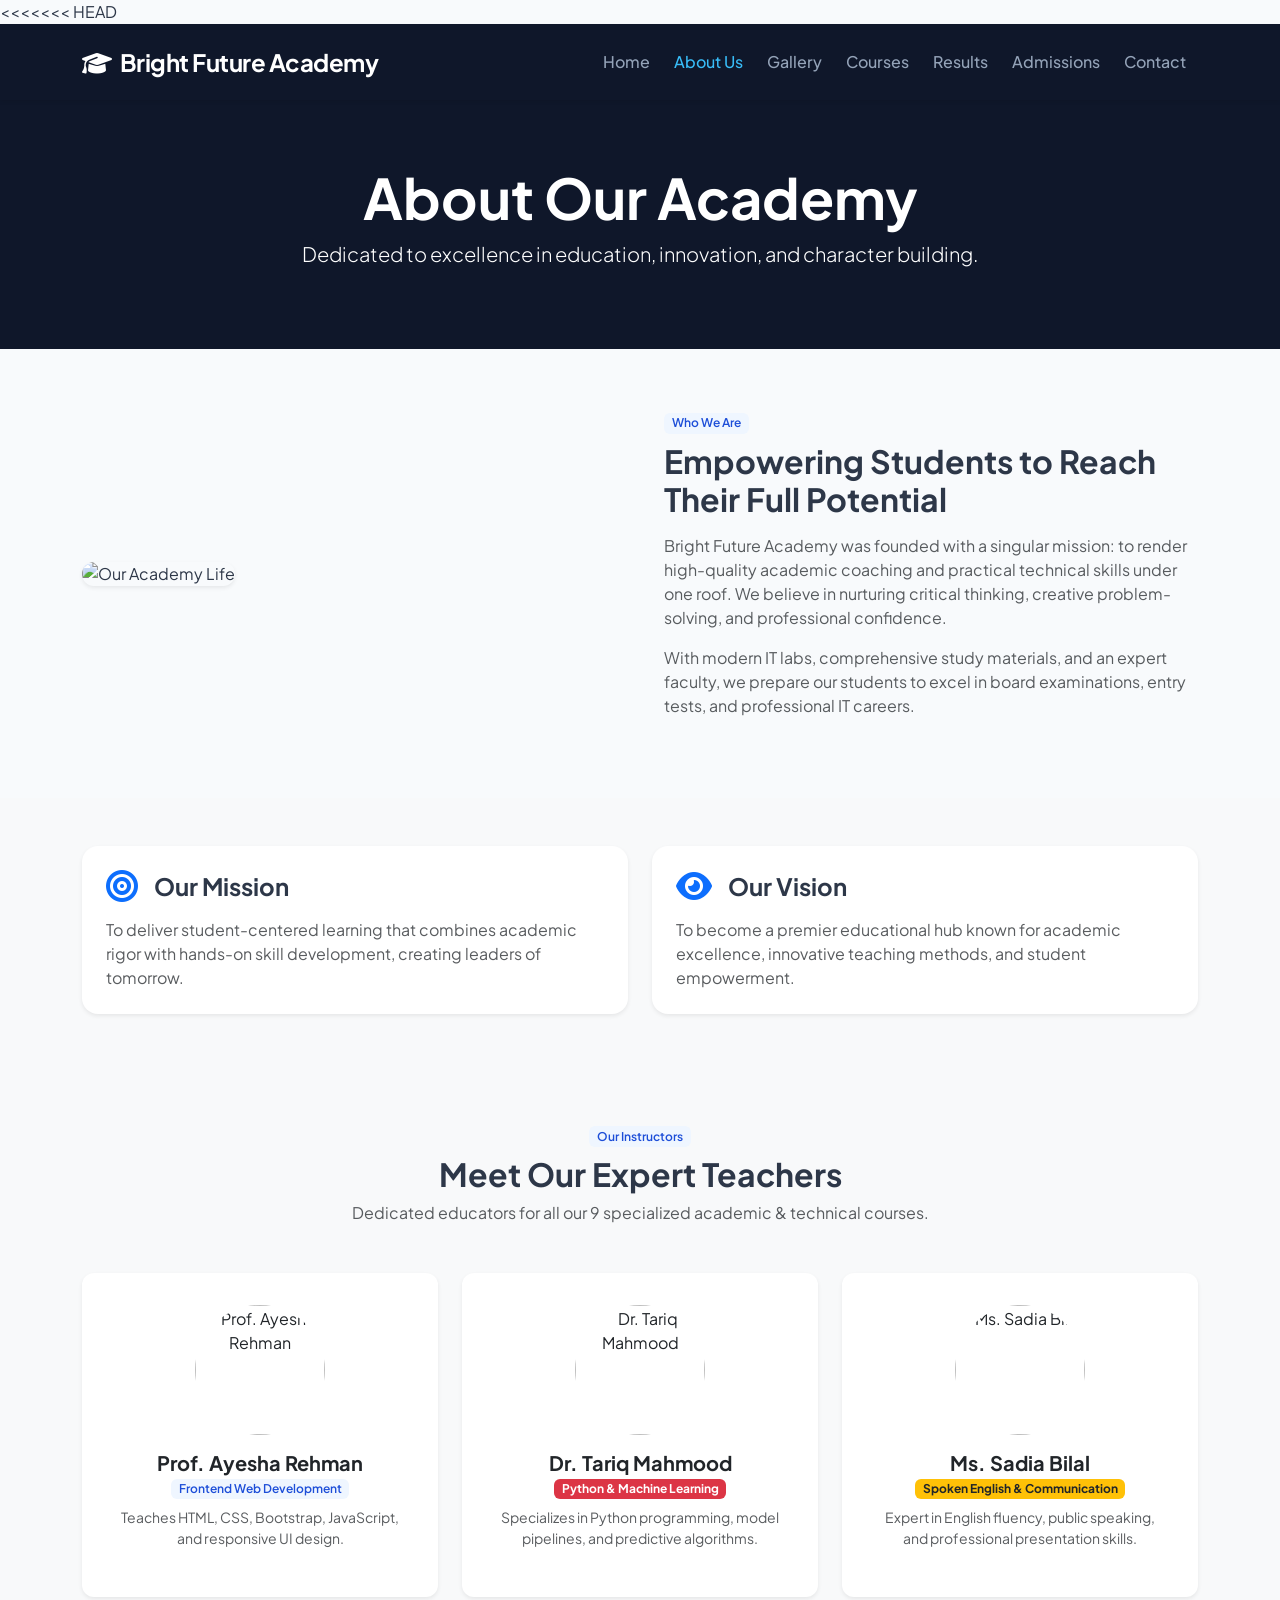
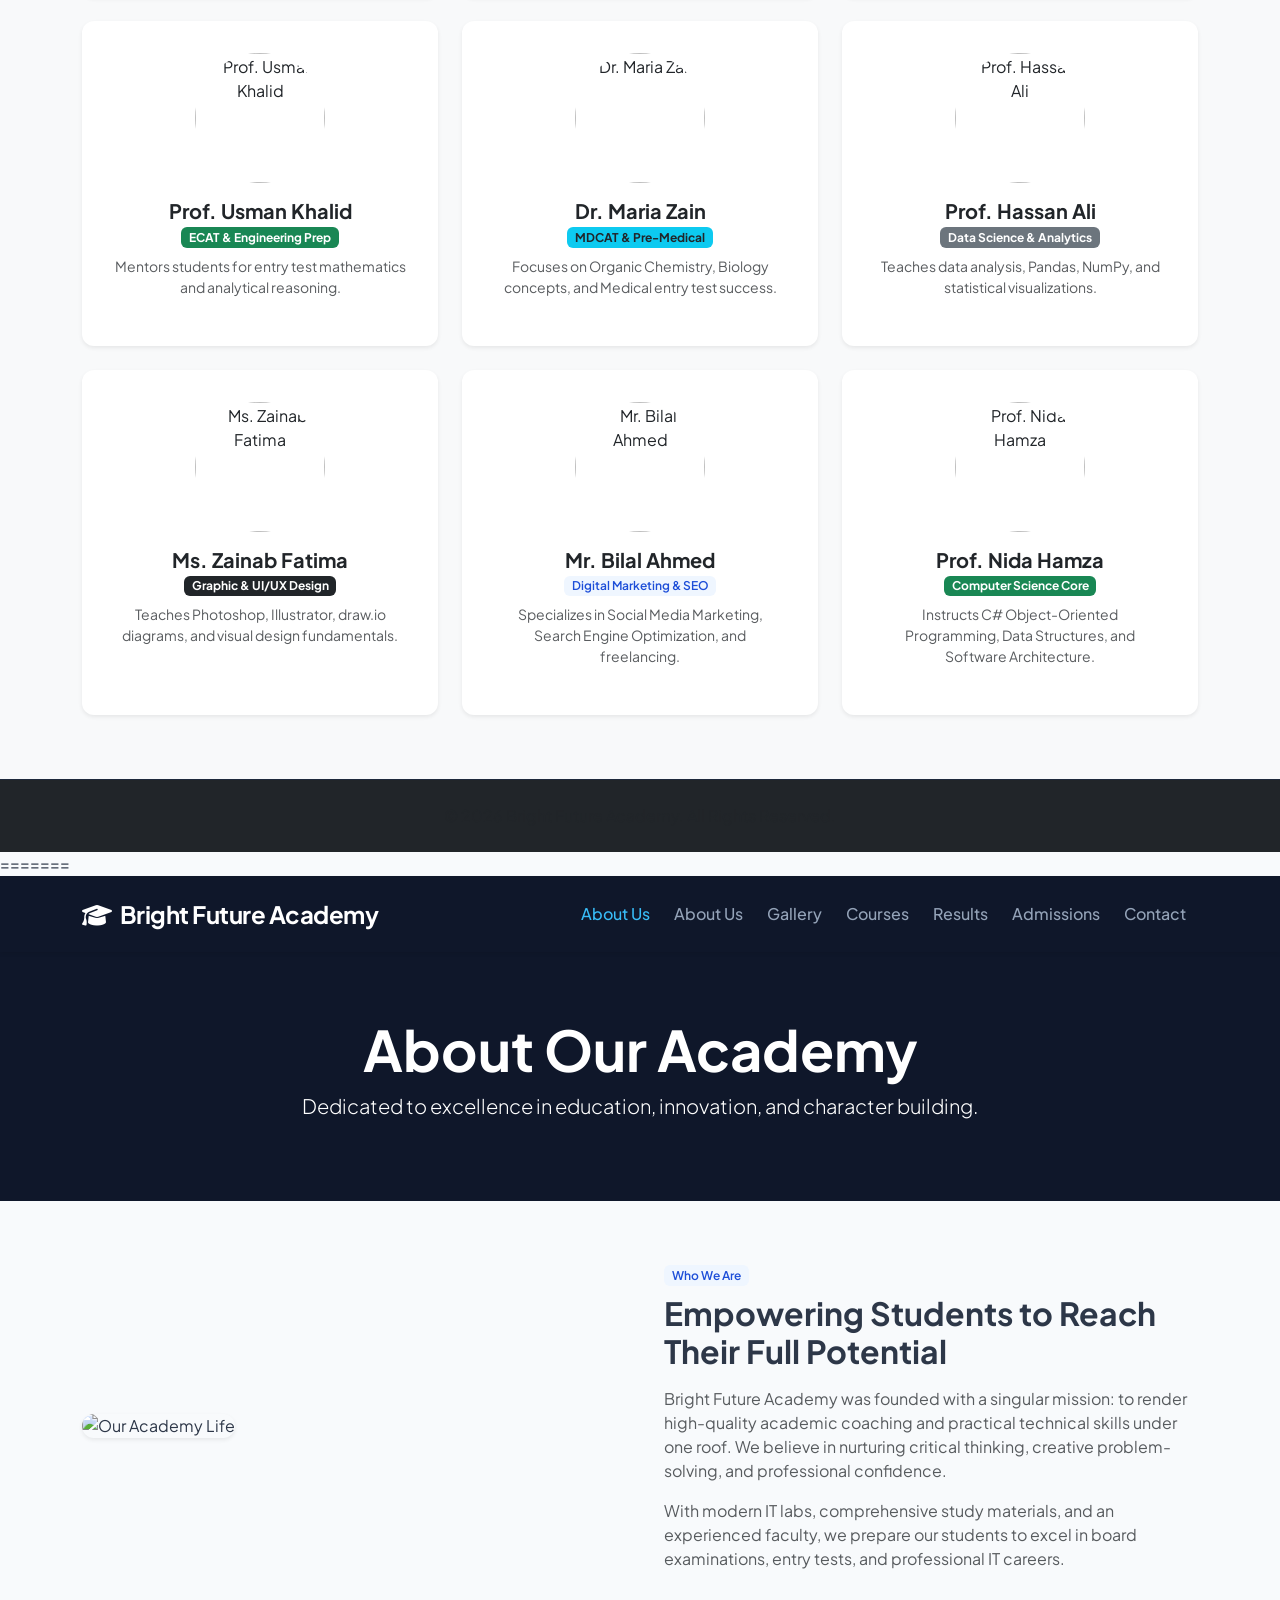
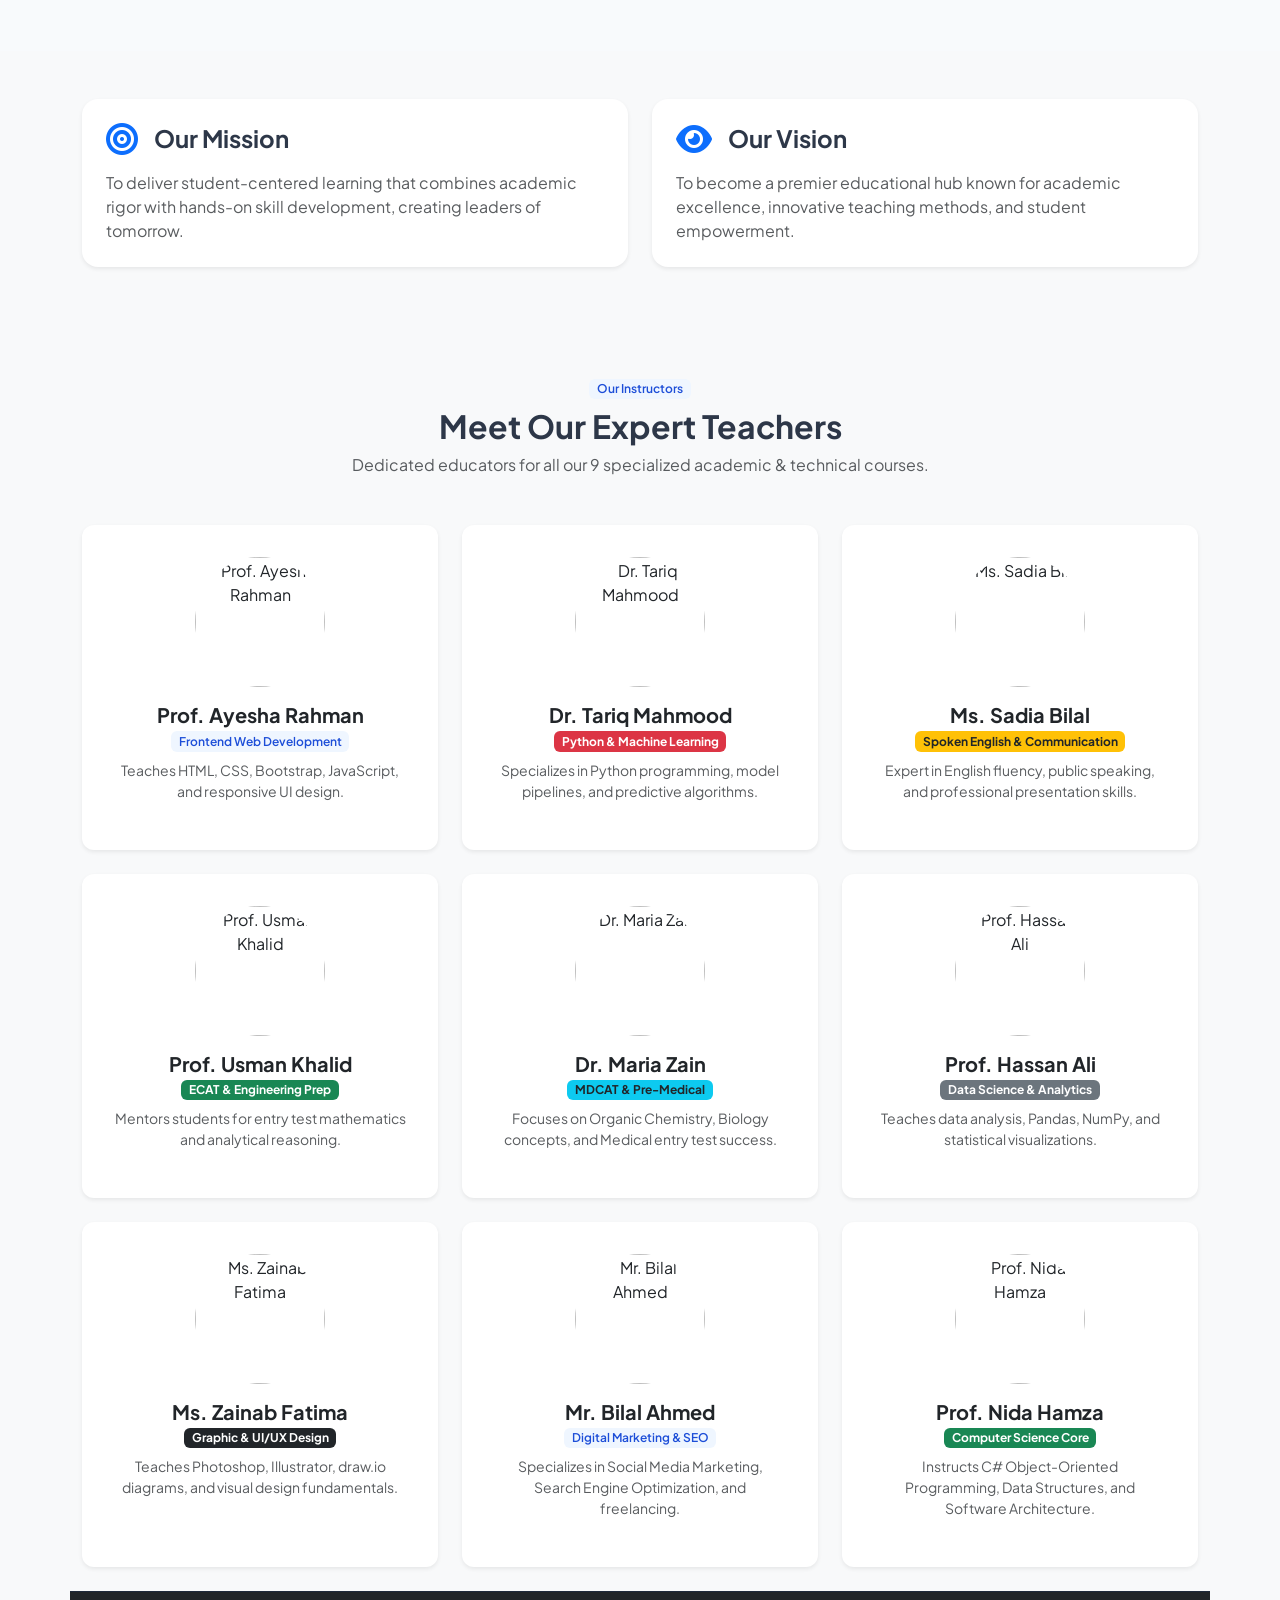
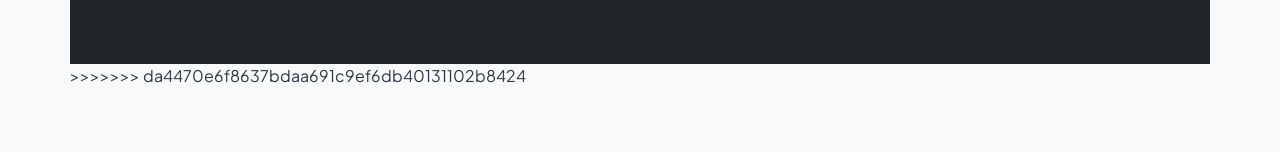
==== commit c8dd6b2a: "Merge and update website" ====
--- a/about.html
+++ b/about.html
@@ -1,3 +1,4 @@
+<<<<<<< HEAD
 <!DOCTYPE html>
 <html lang="en">
 <head>
@@ -221,4 +222,225 @@
     <script src="https://cdn.jsdelivr.net/npm/bootstrap@5.3.0/dist/js/bootstrap.bundle.min.js"></script>
     <script src="script.js"></script>
 </body>
+=======
+<!DOCTYPE html>
+<html lang="en">
+<head>
+    <meta charset="UTF-8">
+    <meta name="viewport" content="width=device-width, initial-scale=1.0">
+    <title>Bright Future Academy - About Us</title>
+    <!-- Google Fonts -->
+    <link href="https://fonts.googleapis.com/css2?family=Plus+Jakarta+Sans:wght@400;500;600;700&display=swap" rel="stylesheet">
+    <!-- Bootstrap 5 CSS -->
+    <link href="https://cdn.jsdelivr.net/npm/bootstrap@5.3.0/dist/css/bootstrap.min.css" rel="stylesheet">
+    <!-- Font Awesome Icons -->
+    <link rel="stylesheet" href="https://cdnjs.cloudflare.com/ajax/libs/font-awesome/6.4.0/css/all.min.css">
+    <!-- Custom CSS -->
+    <link rel="stylesheet" href="style.css">
+</head>
+<body>
+
+    <!-- Header / Navigation Bar -->
+    <!-- Navigation Bar -->
+<nav class="navbar navbar-expand-lg navbar-dark bg-primary sticky-top shadow-sm">
+    <div class="container">
+        <a class="navbar-brand fw-bold fs-4" href="index.html">
+            <i class="fa-solid fa-graduation-cap me-2"></i>Bright Future Academy
+        </a>
+        <button class="navbar-toggler" type="button" data-bs-toggle="collapse" data-bs-target="#navbarNav">
+            <span class="navbar-toggler-icon"></span>
+        </button>
+        <div class="collapse navbar-collapse" id="navbarNav">
+            <ul class="navbar-nav ms-auto">
+               <li class="nav-item"><a class="nav-link active" href="about.html">About Us</a></li>
+                <li class="nav-item"><a class="nav-link" href="about.html">About Us</a></li>
+                <li class="nav-item"><a class="nav-link" href="gallery.html">Gallery</a></li>
+                <li class="nav-item"><a class="nav-link" href="courses.html">Courses</a></li>
+                <li class="nav-item"><a class="nav-link" href="results.html">Results</a></li>
+                <li class="nav-item"><a class="nav-link" href="admissions.html">Admissions</a></li>
+                <li class="nav-item"><a class="nav-link" href="contact.html">Contact</a></li>
+            </ul>
+        </div>
+    </div>
+</nav>
+
+    <!-- Page Header Banner -->
+    <section class="bg-primary text-white text-center py-5">
+        <div class="container py-3">
+            <h1 class="fw-bold display-4">About Our Academy</h1>
+            <p class="lead">Dedicated to excellence in education, innovation, and character building.</p>
+        </div>
+    </section>
+
+    <!-- Main About Section -->
+    <section class="py-5">
+        <div class="container py-3">
+            <div class="row align-items-center g-5">
+                <div class="col-lg-6">
+                    <img src="https://images.unsplash.com/photo-1522071820081-009f0129c71c?q=80&w=800&auto=format&fit=crop" class="img-fluid rounded-4 shadow-sm" alt="Our Academy Life">
+                </div>
+                <div class="col-lg-6">
+                    <span class="badge bg-primary mb-2">Who We Are</span>
+                    <h2 class="fw-bold mb-3">Empowering Students to Reach Their Full Potential</h2>
+                    <p class="text-muted leading-relaxed">Bright Future Academy was founded with a singular mission: to render high-quality academic coaching and practical technical skills under one roof. We believe in nurturing critical thinking, creative problem-solving, and professional confidence.</p>
+                    <p class="text-muted leading-relaxed">With modern IT labs, comprehensive study materials, and an experienced faculty, we prepare our students to excel in board examinations, entry tests, and professional IT careers.</p>
+                </div>
+            </div>
+        </div>
+    </section>
+
+    <!-- Mission & Vision -->
+    <section class="py-5 bg-light">
+        <div class="container">
+            <div class="row g-4">
+                <div class="col-md-6">
+                    <div class="p-4 bg-white rounded-4 shadow-sm h-100">
+                        <div class="d-flex align-items-center mb-3">
+                            <i class="fa-solid fa-bullseye text-primary fs-2 me-3"></i>
+                            <h4 class="fw-bold mb-0">Our Mission</h4>
+                        </div>
+                        <p class="text-muted mb-0">To deliver student-centered learning that combines academic rigor with hands-on skill development, creating leaders of tomorrow.</p>
+                    </div>
+                </div>
+                <div class="col-md-6">
+                    <div class="p-4 bg-white rounded-4 shadow-sm h-100">
+                        <div class="d-flex align-items-center mb-3">
+                            <i class="fa-solid fa-eye text-primary fs-2 me-3"></i>
+                            <h4 class="fw-bold mb-0">Our Vision</h4>
+                        </div>
+                        <p class="text-muted mb-0">To become a premier educational hub known for academic excellence, innovative teaching methods, and student empowerment.</p>
+                    </div>
+                </div>
+            </div>
+        </div>
+    </section>
+<!-- Expert Faculty Section -->
+    <section class="py-5 bg-light">
+        <div class="container py-3">
+            <div class="text-center mb-5">
+                <span class="badge bg-primary mb-2">Our Instructors</span>
+                <h2 class="fw-bold">Meet Our Expert Teachers</h2>
+                <p class="text-muted">Dedicated educators for all our 9 specialized academic & technical courses.</p>
+            </div>
+            
+            <div class="row g-4">
+                <!-- Teacher 1: Web Development -->
+                <div class="col-md-6 col-lg-4">
+                    <div class="card h-100 shadow-sm border-0 text-center p-3">
+                        <img src="https://images.unsplash.com/photo-1573496359142-b8d87734a5a2?q=80&w=400&auto=format&fit=crop" class="card-img-top rounded-circle mx-auto mt-3" style="width: 130px; height: 130px; object-fit: cover;" alt="Prof. Ayesha Rahman">
+                        <div class="card-body">
+                            <h5 class="fw-bold mb-1">Prof. Ayesha Rahman</h5>
+                            <span class="badge bg-primary mb-2">Frontend Web Development</span>
+                            <p class="text-muted small">Teaches HTML, CSS, Bootstrap, JavaScript, and responsive UI design.</p>
+                        </div>
+                    </div>
+                </div>
+
+                <!-- Teacher 2: Python & Machine Learning -->
+                <div class="col-md-6 col-lg-4">
+                    <div class="card h-100 shadow-sm border-0 text-center p-3">
+                        <img src="https://images.unsplash.com/photo-1560250097-0b93528c311a?q=80&w=400&auto=format&fit=crop" class="card-img-top rounded-circle mx-auto mt-3" style="width: 130px; height: 130px; object-fit: cover;" alt="Dr. Tariq Mahmood">
+                        <div class="card-body">
+                            <h5 class="fw-bold mb-1">Dr. Tariq Mahmood</h5>
+                            <span class="badge bg-danger mb-2">Python & Machine Learning</span>
+                            <p class="text-muted small">Specializes in Python programming, model pipelines, and predictive algorithms.</p>
+                        </div>
+                    </div>
+                </div>
+
+                <!-- Teacher 3: Spoken English -->
+                <div class="col-md-6 col-lg-4">
+                    <div class="card h-100 shadow-sm border-0 text-center p-3">
+                        <img src="https://images.unsplash.com/photo-1544005313-94ddf0286df2?q=80&w=400&auto=format&fit=crop" class="card-img-top rounded-circle mx-auto mt-3" style="width: 130px; height: 130px; object-fit: cover;" alt="Ms. Sadia Bilal">
+                        <div class="card-body">
+                            <h5 class="fw-bold mb-1">Ms. Sadia Bilal</h5>
+                            <span class="badge bg-warning text-dark mb-2">Spoken English & Communication</span>
+                            <p class="text-muted small">Expert in English fluency, public speaking, and professional presentation skills.</p>
+                        </div>
+                    </div>
+                </div>
+
+                <!-- Teacher 4: ECAT Prep -->
+                <div class="col-md-6 col-lg-4">
+                    <div class="card h-100 shadow-sm border-0 text-center p-3">
+                        <img src="https://images.unsplash.com/photo-1507003211169-0a1dd7228f2d?q=80&w=400&auto=format&fit=crop" class="card-img-top rounded-circle mx-auto mt-3" style="width: 130px; height: 130px; object-fit: cover;" alt="Prof. Usman Khalid">
+                        <div class="card-body">
+                            <h5 class="fw-bold mb-1">Prof. Usman Khalid</h5>
+                            <span class="badge bg-success mb-2">ECAT & Engineering Prep</span>
+                            <p class="text-muted small">Mentors students for entry test mathematics and analytical reasoning.</p>
+                        </div>
+                    </div>
+                </div>
+
+                <!-- Teacher 5: MDCAT Prep -->
+                <div class="col-md-6 col-lg-4">
+                    <div class="card h-100 shadow-sm border-0 text-center p-3">
+                        <img src="https://images.unsplash.com/photo-1573497019940-1c28c88b4f3e?q=80&w=400&auto=format&fit=crop" class="card-img-top rounded-circle mx-auto mt-3" style="width: 130px; height: 130px; object-fit: cover;" alt="Dr. Maria Zain">
+                        <div class="card-body">
+                            <h5 class="fw-bold mb-1">Dr. Maria Zain</h5>
+                            <span class="badge bg-info text-dark mb-2">MDCAT & Pre-Medical</span>
+                            <p class="text-muted small">Focuses on Organic Chemistry, Biology concepts, and Medical entry test success.</p>
+                        </div>
+                    </div>
+                </div>
+
+                <!-- Teacher 6: Data Science -->
+                <div class="col-md-6 col-lg-4">
+                    <div class="card h-100 shadow-sm border-0 text-center p-3">
+                        <img src="https://images.unsplash.com/photo-1500648767791-00dcc994a43e?q=80&w=400&auto=format&fit=crop" class="card-img-top rounded-circle mx-auto mt-3" style="width: 130px; height: 130px; object-fit: cover;" alt="Prof. Hassan Ali">
+                        <div class="card-body">
+                            <h5 class="fw-bold mb-1">Prof. Hassan Ali</h5>
+                            <span class="badge bg-secondary mb-2">Data Science & Analytics</span>
+                            <p class="text-muted small">Teaches data analysis, Pandas, NumPy, and statistical visualizations.</p>
+                        </div>
+                    </div>
+                </div>
+
+                <!-- Teacher 7: Graphic Design -->
+                <div class="col-md-6 col-lg-4">
+                    <div class="card h-100 shadow-sm border-0 text-center p-3">
+                        <img src="https://images.unsplash.com/photo-1534528741775-53994a69daeb?q=80&w=400&auto=format&fit=crop" class="card-img-top rounded-circle mx-auto mt-3" style="width: 130px; height: 130px; object-fit: cover;" alt="Ms. Zainab Fatima">
+                        <div class="card-body">
+                            <h5 class="fw-bold mb-1">Ms. Zainab Fatima</h5>
+                            <span class="badge bg-dark mb-2">Graphic & UI/UX Design</span>
+                            <p class="text-muted small">Teaches Photoshop, Illustrator, draw.io diagrams, and visual design fundamentals.</p>
+                        </div>
+                    </div>
+                </div>
+
+                <!-- Teacher 8: Digital Marketing -->
+                <div class="col-md-6 col-lg-4">
+                    <div class="card h-100 shadow-sm border-0 text-center p-3">
+                        <img src="https://images.unsplash.com/photo-1519085360753-af0119f7cbe7?q=80&w=400&auto=format&fit=crop" class="card-img-top rounded-circle mx-auto mt-3" style="width: 130px; height: 130px; object-fit: cover;" alt="Mr. Bilal Ahmed">
+                        <div class="card-body">
+                            <h5 class="fw-bold mb-1">Mr. Bilal Ahmed</h5>
+                            <span class="badge bg-primary mb-2">Digital Marketing & SEO</span>
+                            <p class="text-muted small">Specializes in Social Media Marketing, Search Engine Optimization, and freelancing.</p>
+                        </div>
+                    </div>
+                </div>
+
+               <!-- Teacher 9: Computer Science Core -->
+<div class="col-md-6 col-lg-4">
+    <div class="card h-100 shadow-sm border-0 text-center p-3">
+        <img src="https://images.unsplash.com/photo-1573496359142-b8d87734a5a2?q=80&w=400&auto=format&fit=crop" class="card-img-top rounded-circle mx-auto mt-3" style="width: 130px; height: 130px; object-fit: cover;" alt="Prof. Nida Hamza">
+        <div class="card-body">
+            <h5 class="fw-bold mb-1">Prof. Nida Hamza</h5>
+            <span class="badge bg-success mb-2">Computer Science Core</span>
+            <p class="text-muted small">Instructs C# Object-Oriented Programming, Data Structures, and Software Architecture.</p>
+        </div>
+    </div>
+</div>
+    <!-- Footer -->
+    <footer class="bg-dark text-white text-center py-4">
+        <div class="container">
+            <p class="mb-0 text-muted">&copy; 2026 Bright Future Academy. All Rights Reserved.</p>
+        </div>
+    </footer>
+
+    <!-- Bootstrap JS -->
+    <script src="https://cdn.jsdelivr.net/npm/bootstrap@5.3.0/dist/js/bootstrap.bundle.min.js"></script>
+    <script src="script.js"></script>
+</body>
+>>>>>>> da4470e6f8637bdaa691c9ef6db40131102b8424
 </html>
--- a/style.css
+++ b/style.css
@@ -1,3 +1,4 @@
+<<<<<<< HEAD
 /* Google Fonts Import */
 @import url('https://fonts.googleapis.com/css2?family=Plus+Jakarta+Sans:wght@400;500;600;700&display=swap');
 
@@ -190,4 +191,198 @@
 footer {
     background-color: #0F172A !important;
     border-top: 1px solid #1E293B;
+=======
+/* Google Fonts Import */
+@import url('https://fonts.googleapis.com/css2?family=Plus+Jakarta+Sans:wght@400;500;600;700&display=swap');
+
+body {
+    font-family: 'Plus Jakarta Sans', sans-serif;
+    color: #2D3748;
+    background-color: #F8FAFC;
+}
+
+/* Modern Navy Blue Navbar */
+.bg-primary {
+    background-color: #0F172A !important; /* Deep Premium Navy Blue */
+}
+
+.navbar {
+    padding: 15px 0;
+    transition: all 0.3s ease;
+}
+
+.navbar-brand {
+    font-weight: 700 !important;
+    letter-spacing: -0.5px;
+    color: #FFFFFF !important;
+}
+
+.nav-link {
+    color: #94A3B8 !important;
+    font-weight: 500;
+    margin: 0 4px;
+    transition: color 0.2s ease;
+}
+
+.nav-link:hover, .nav-link.active {
+    color: #38BDF8 !important; /* Elegant Sky Blue Highlight */
+}
+
+/* Hero Section Enhancement */
+.hero-section {
+    background: linear-gradient(135deg, rgba(15, 23, 42, 0.92), rgba(30, 58, 138, 0.88)), 
+                url('https://images.unsplash.com/photo-1523050854058-8df90110c9f1?q=80&w=1200&auto=format&fit=crop') center/cover no-repeat !important;
+    padding: 110px 0 !important;
+}
+
+.hero-section h1 {
+    letter-spacing: -1px;
+}
+
+/* Modern Button Colors */
+.btn-primary {
+    background-color: #2563EB !important;
+    border-color: #2563EB !important;
+    border-radius: 8px;
+    font-weight: 600;
+    padding: 10px 24px;
+    transition: all 0.2s ease;
+}
+
+.btn-primary:hover {
+    background-color: #1D4ED8 !important;
+    transform: translateY(-2px);
+    box-shadow: 0 10px 20px -10px rgba(37, 99, 235, 0.5);
+}
+
+.btn-outline-light {
+    border-radius: 8px;
+    border-width: 2px;
+    font-weight: 600;
+    padding: 9px 24px;
+}
+
+.btn-outline-light:hover {
+    background-color: #FFFFFF !important;
+    color: #0F172A !important;
+}
+
+/* Card Improvements */
+.card {
+    border-radius: 12px;
+    transition: transform 0.3s ease, box-shadow 0.3s ease;
+}
+
+.card:hover {
+    transform: translateY(-5px);
+    box-shadow: 0 20px 25px -5px rgba(0, 0, 0, 0.1), 0 10px 10px -5px rgba(0, 0, 0, 0.04) !important;
+}
+
+/* Badges & Accents */
+.badge.bg-primary {
+    background-color: #EFF6FF !important;
+    color: #1D4ED8 !important;
+    font-weight: 600;
+}
+
+footer {
+    background-color: #0F172A !important;
+    border-top: 1px solid #1E293B;
+}/* Google Fonts Import */
+@import url('https://fonts.googleapis.com/css2?family=Plus+Jakarta+Sans:wght@400;500;600;700&display=swap');
+
+body {
+    font-family: 'Plus Jakarta Sans', sans-serif;
+    color: #2D3748;
+    background-color: #F8FAFC;
+}
+
+/* Modern Navy Blue Navbar */
+.bg-primary {
+    background-color: #0F172A !important; /* Deep Premium Navy Blue */
+}
+
+.navbar {
+    padding: 15px 0;
+    transition: all 0.3s ease;
+}
+
+.navbar-brand {
+    font-weight: 700 !important;
+    letter-spacing: -0.5px;
+    color: #FFFFFF !important;
+}
+
+.nav-link {
+    color: #94A3B8 !important;
+    font-weight: 500;
+    margin: 0 4px;
+    transition: color 0.2s ease;
+}
+
+.nav-link:hover, .nav-link.active {
+    color: #38BDF8 !important; /* Elegant Sky Blue Highlight */
+}
+
+/* Hero Section Enhancement */
+.hero-section {
+    background: linear-gradient(135deg, rgba(15, 23, 42, 0.92), rgba(30, 58, 138, 0.88)), 
+                url('https://images.unsplash.com/photo-1523050854058-8df90110c9f1?q=80&w=1200&auto=format&fit=crop') center/cover no-repeat !important;
+    padding: 110px 0 !important;
+}
+
+.hero-section h1 {
+    letter-spacing: -1px;
+}
+
+/* Modern Button Colors */
+.btn-primary {
+    background-color: #2563EB !important;
+    border-color: #2563EB !important;
+    border-radius: 8px;
+    font-weight: 600;
+    padding: 10px 24px;
+    transition: all 0.2s ease;
+}
+
+.btn-primary:hover {
+    background-color: #1D4ED8 !important;
+    transform: translateY(-2px);
+    box-shadow: 0 10px 20px -10px rgba(37, 99, 235, 0.5);
+}
+
+.btn-outline-light {
+    border-radius: 8px;
+    border-width: 2px;
+    font-weight: 600;
+    padding: 9px 24px;
+}
+
+.btn-outline-light:hover {
+    background-color: #FFFFFF !important;
+    color: #0F172A !important;
+}
+
+/* Card Improvements */
+.card {
+    border-radius: 12px;
+    transition: transform 0.3s ease, box-shadow 0.3s ease;
+}
+
+.card:hover {
+    transform: translateY(-5px);
+    box-shadow: 0 20px 25px -5px rgba(0, 0, 0, 0.1), 0 10px 10px -5px rgba(0, 0, 0, 0.04) !important;
+}
+
+/* Badges & Accents */
+.badge.bg-primary {
+    background-color: #EFF6FF !important;
+    color: #1D4ED8 !important;
+    font-weight: 600;
+}
+
+footer {
+    background-color: #0F172A !important;
+    border-top: 1px solid #1E293B;
+>>>>>>> da4470e6f8637bdaa691c9ef6db40131102b8424
 }
--- a/style.css
+++ b/style.css
@@ -1,3 +1,4 @@
+<<<<<<< HEAD
 /* Google Fonts Import */
 @import url('https://fonts.googleapis.com/css2?family=Plus+Jakarta+Sans:wght@400;500;600;700&display=swap');
 
@@ -190,4 +191,198 @@
 footer {
     background-color: #0F172A !important;
     border-top: 1px solid #1E293B;
+=======
+/* Google Fonts Import */
+@import url('https://fonts.googleapis.com/css2?family=Plus+Jakarta+Sans:wght@400;500;600;700&display=swap');
+
+body {
+    font-family: 'Plus Jakarta Sans', sans-serif;
+    color: #2D3748;
+    background-color: #F8FAFC;
+}
+
+/* Modern Navy Blue Navbar */
+.bg-primary {
+    background-color: #0F172A !important; /* Deep Premium Navy Blue */
+}
+
+.navbar {
+    padding: 15px 0;
+    transition: all 0.3s ease;
+}
+
+.navbar-brand {
+    font-weight: 700 !important;
+    letter-spacing: -0.5px;
+    color: #FFFFFF !important;
+}
+
+.nav-link {
+    color: #94A3B8 !important;
+    font-weight: 500;
+    margin: 0 4px;
+    transition: color 0.2s ease;
+}
+
+.nav-link:hover, .nav-link.active {
+    color: #38BDF8 !important; /* Elegant Sky Blue Highlight */
+}
+
+/* Hero Section Enhancement */
+.hero-section {
+    background: linear-gradient(135deg, rgba(15, 23, 42, 0.92), rgba(30, 58, 138, 0.88)), 
+                url('https://images.unsplash.com/photo-1523050854058-8df90110c9f1?q=80&w=1200&auto=format&fit=crop') center/cover no-repeat !important;
+    padding: 110px 0 !important;
+}
+
+.hero-section h1 {
+    letter-spacing: -1px;
+}
+
+/* Modern Button Colors */
+.btn-primary {
+    background-color: #2563EB !important;
+    border-color: #2563EB !important;
+    border-radius: 8px;
+    font-weight: 600;
+    padding: 10px 24px;
+    transition: all 0.2s ease;
+}
+
+.btn-primary:hover {
+    background-color: #1D4ED8 !important;
+    transform: translateY(-2px);
+    box-shadow: 0 10px 20px -10px rgba(37, 99, 235, 0.5);
+}
+
+.btn-outline-light {
+    border-radius: 8px;
+    border-width: 2px;
+    font-weight: 600;
+    padding: 9px 24px;
+}
+
+.btn-outline-light:hover {
+    background-color: #FFFFFF !important;
+    color: #0F172A !important;
+}
+
+/* Card Improvements */
+.card {
+    border-radius: 12px;
+    transition: transform 0.3s ease, box-shadow 0.3s ease;
+}
+
+.card:hover {
+    transform: translateY(-5px);
+    box-shadow: 0 20px 25px -5px rgba(0, 0, 0, 0.1), 0 10px 10px -5px rgba(0, 0, 0, 0.04) !important;
+}
+
+/* Badges & Accents */
+.badge.bg-primary {
+    background-color: #EFF6FF !important;
+    color: #1D4ED8 !important;
+    font-weight: 600;
+}
+
+footer {
+    background-color: #0F172A !important;
+    border-top: 1px solid #1E293B;
+}/* Google Fonts Import */
+@import url('https://fonts.googleapis.com/css2?family=Plus+Jakarta+Sans:wght@400;500;600;700&display=swap');
+
+body {
+    font-family: 'Plus Jakarta Sans', sans-serif;
+    color: #2D3748;
+    background-color: #F8FAFC;
+}
+
+/* Modern Navy Blue Navbar */
+.bg-primary {
+    background-color: #0F172A !important; /* Deep Premium Navy Blue */
+}
+
+.navbar {
+    padding: 15px 0;
+    transition: all 0.3s ease;
+}
+
+.navbar-brand {
+    font-weight: 700 !important;
+    letter-spacing: -0.5px;
+    color: #FFFFFF !important;
+}
+
+.nav-link {
+    color: #94A3B8 !important;
+    font-weight: 500;
+    margin: 0 4px;
+    transition: color 0.2s ease;
+}
+
+.nav-link:hover, .nav-link.active {
+    color: #38BDF8 !important; /* Elegant Sky Blue Highlight */
+}
+
+/* Hero Section Enhancement */
+.hero-section {
+    background: linear-gradient(135deg, rgba(15, 23, 42, 0.92), rgba(30, 58, 138, 0.88)), 
+                url('https://images.unsplash.com/photo-1523050854058-8df90110c9f1?q=80&w=1200&auto=format&fit=crop') center/cover no-repeat !important;
+    padding: 110px 0 !important;
+}
+
+.hero-section h1 {
+    letter-spacing: -1px;
+}
+
+/* Modern Button Colors */
+.btn-primary {
+    background-color: #2563EB !important;
+    border-color: #2563EB !important;
+    border-radius: 8px;
+    font-weight: 600;
+    padding: 10px 24px;
+    transition: all 0.2s ease;
+}
+
+.btn-primary:hover {
+    background-color: #1D4ED8 !important;
+    transform: translateY(-2px);
+    box-shadow: 0 10px 20px -10px rgba(37, 99, 235, 0.5);
+}
+
+.btn-outline-light {
+    border-radius: 8px;
+    border-width: 2px;
+    font-weight: 600;
+    padding: 9px 24px;
+}
+
+.btn-outline-light:hover {
+    background-color: #FFFFFF !important;
+    color: #0F172A !important;
+}
+
+/* Card Improvements */
+.card {
+    border-radius: 12px;
+    transition: transform 0.3s ease, box-shadow 0.3s ease;
+}
+
+.card:hover {
+    transform: translateY(-5px);
+    box-shadow: 0 20px 25px -5px rgba(0, 0, 0, 0.1), 0 10px 10px -5px rgba(0, 0, 0, 0.04) !important;
+}
+
+/* Badges & Accents */
+.badge.bg-primary {
+    background-color: #EFF6FF !important;
+    color: #1D4ED8 !important;
+    font-weight: 600;
+}
+
+footer {
+    background-color: #0F172A !important;
+    border-top: 1px solid #1E293B;
+>>>>>>> da4470e6f8637bdaa691c9ef6db40131102b8424
 }
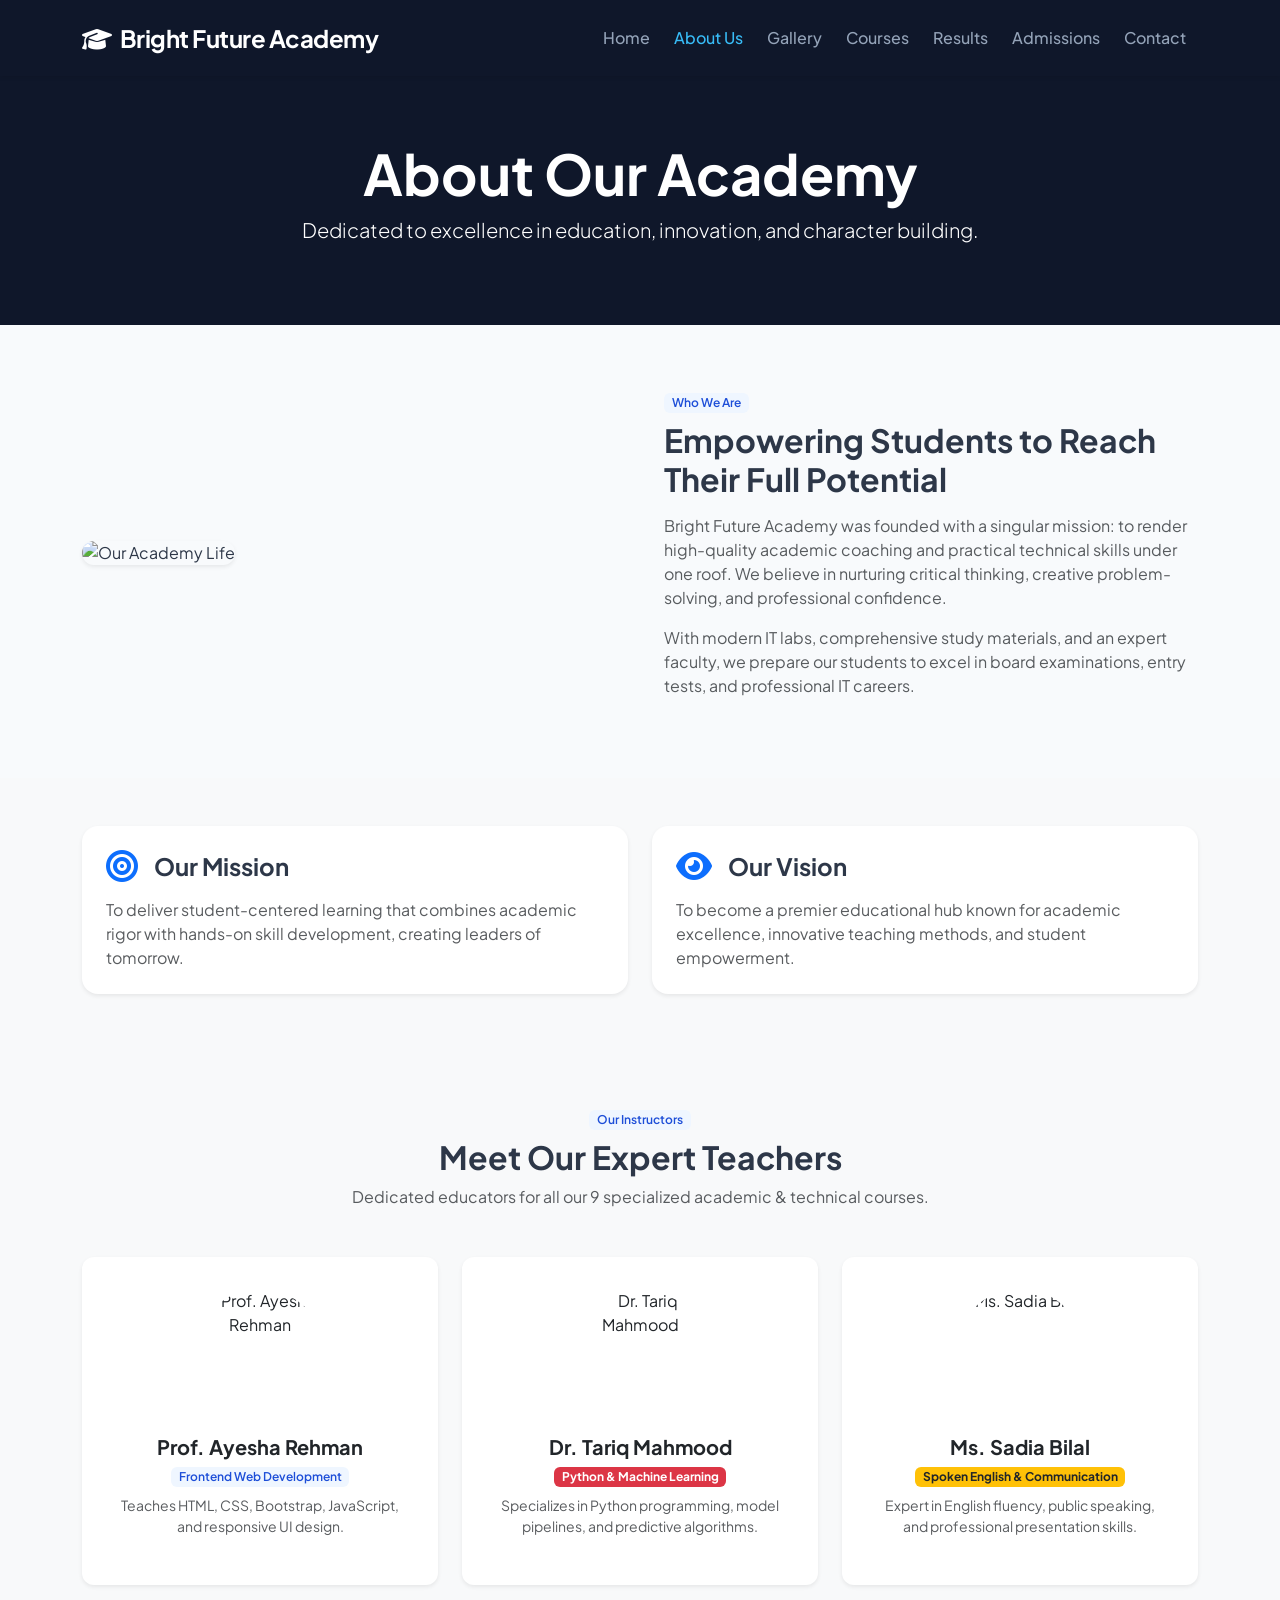
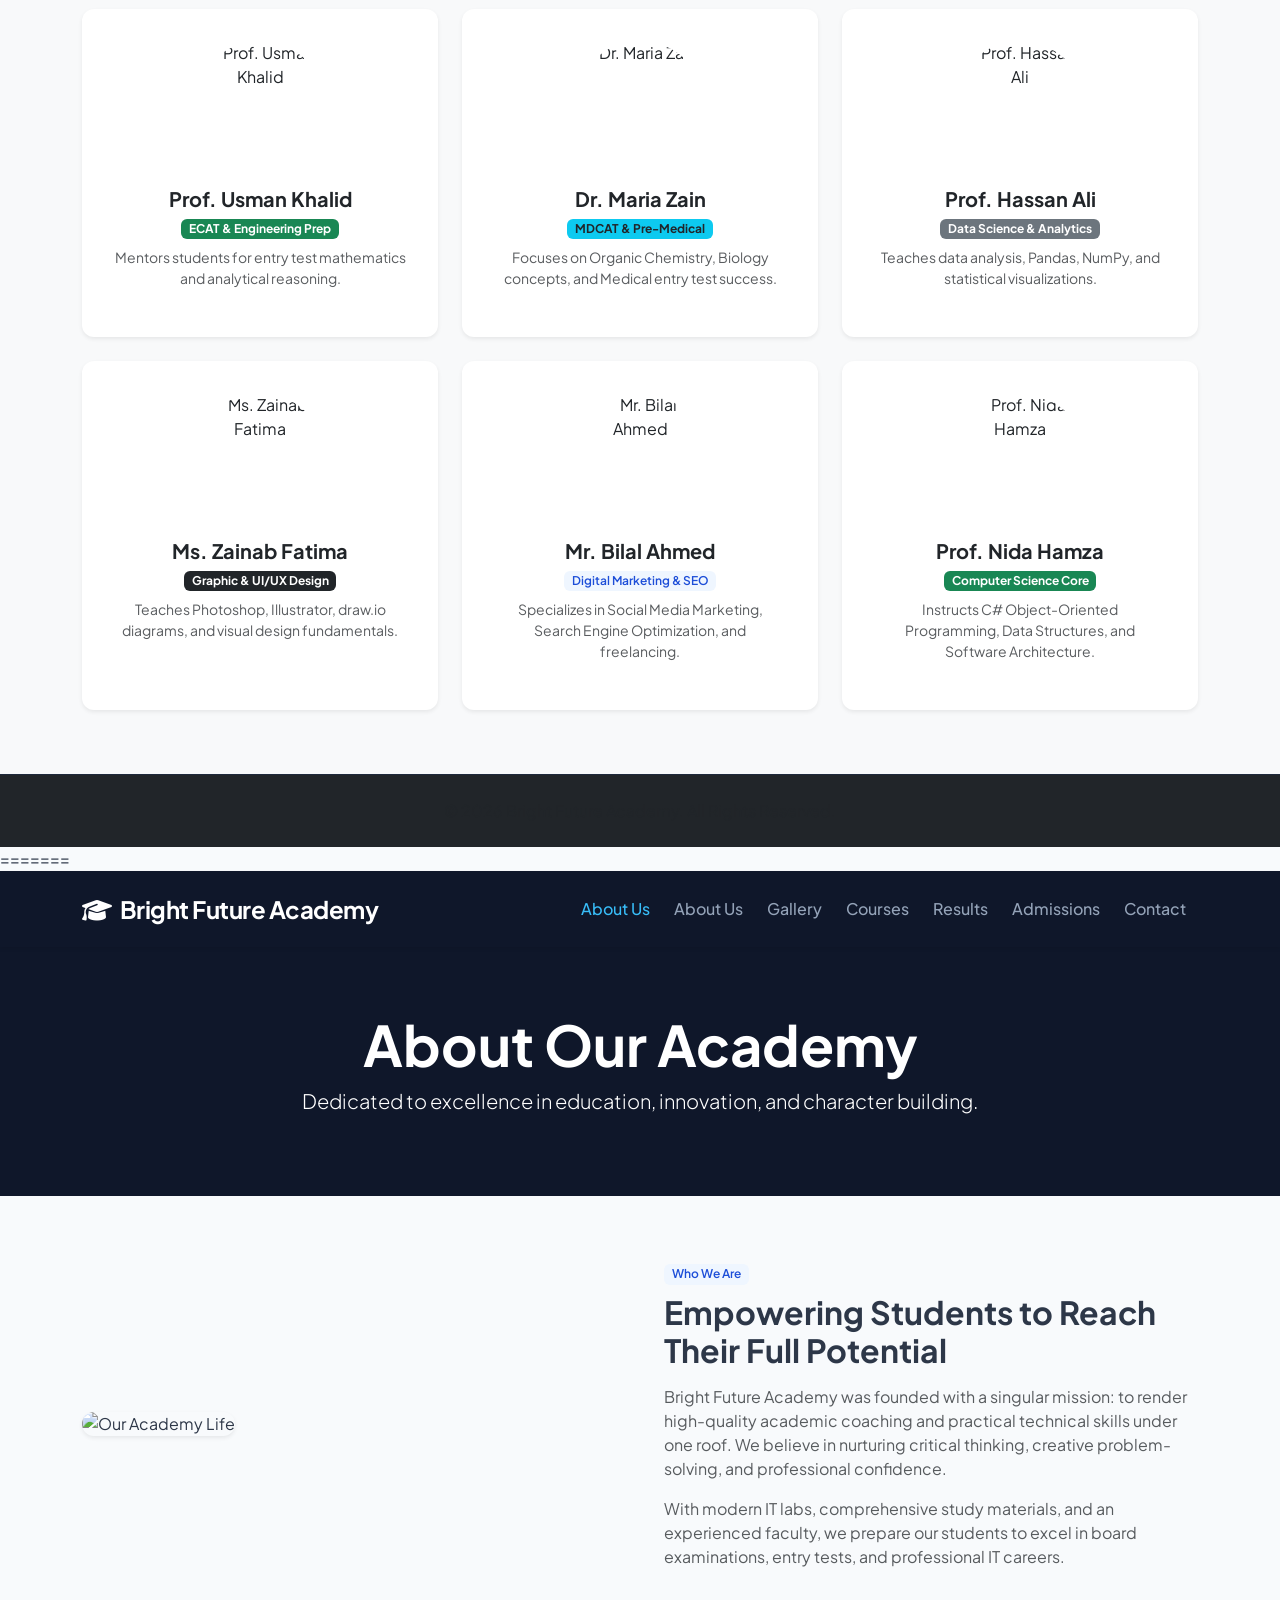
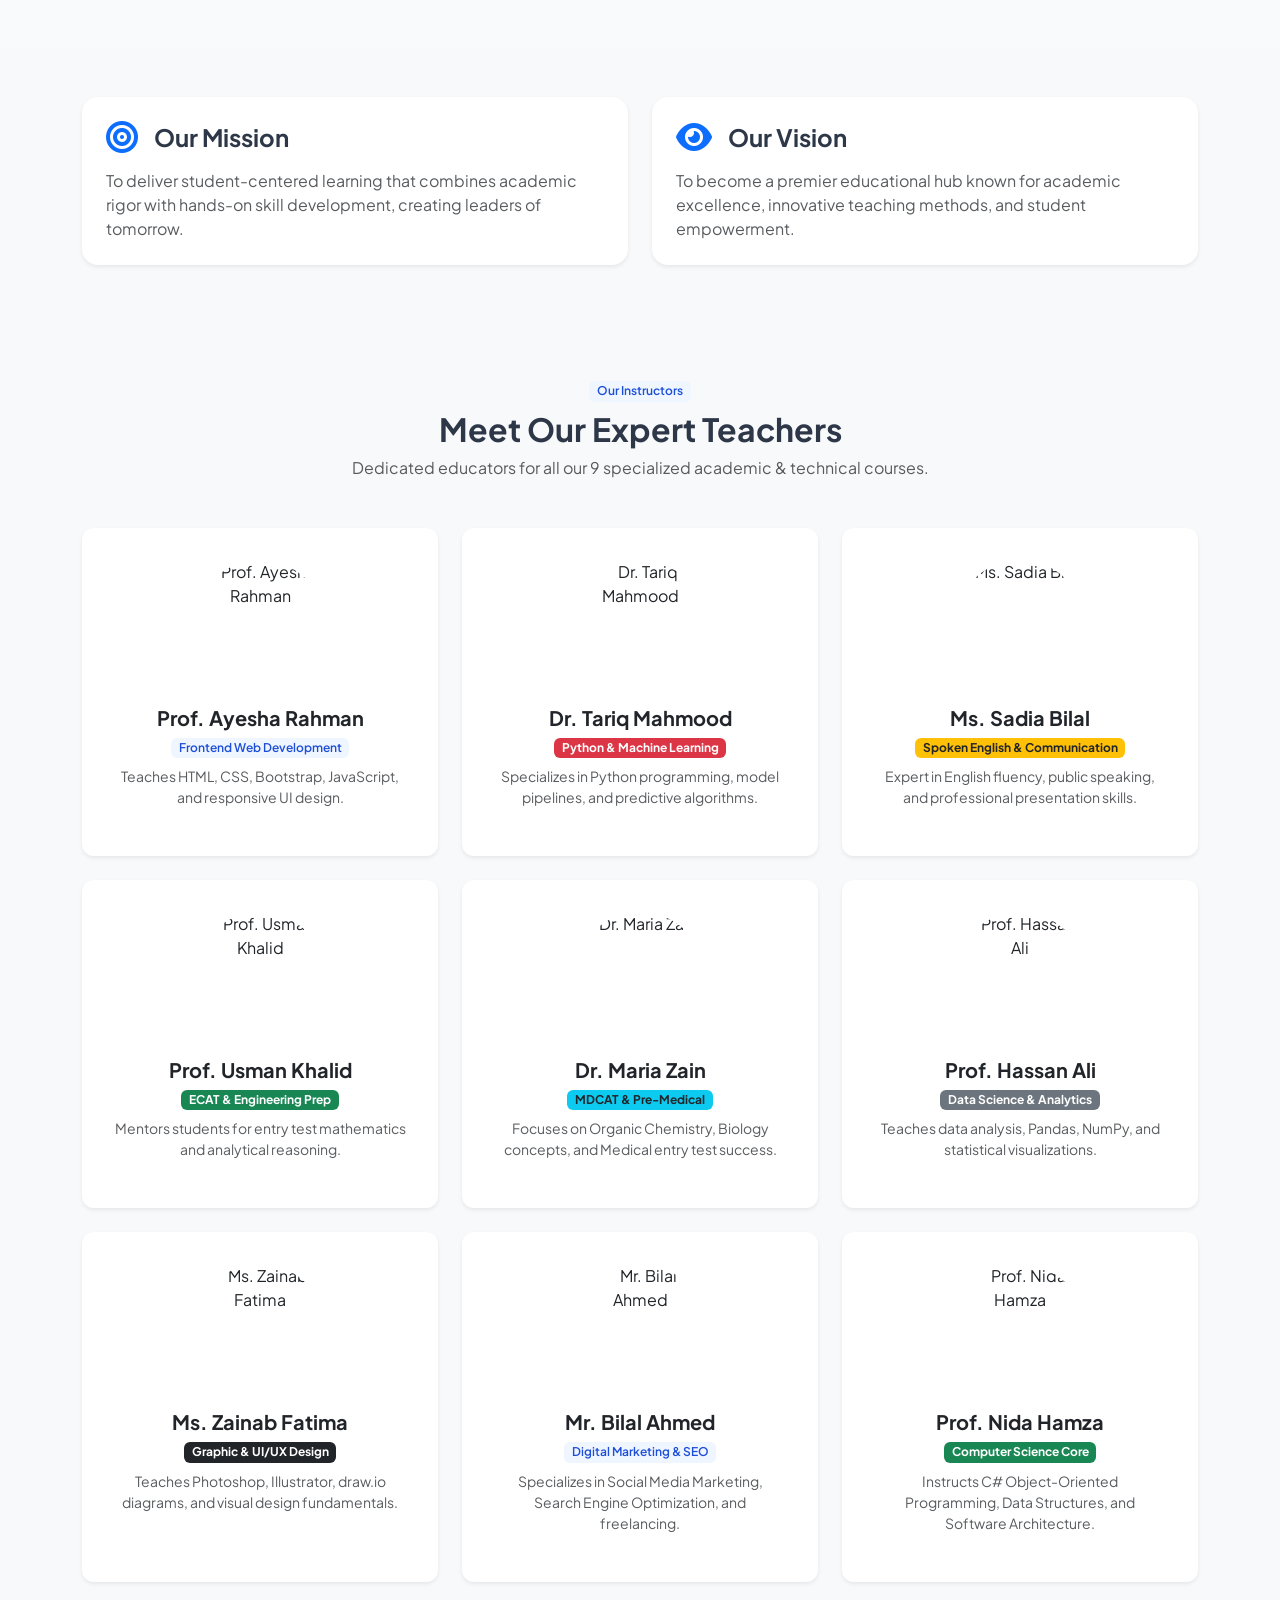
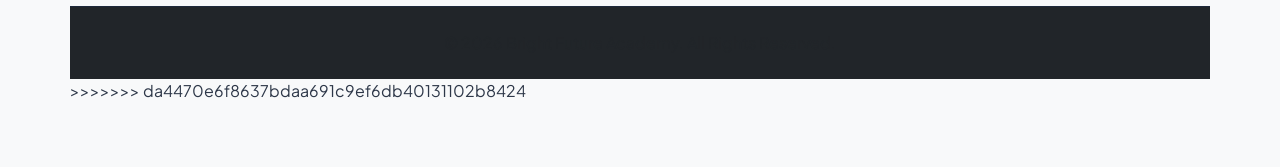
==== commit fafd872b: "Remove conflict markers" ====
--- a/about.html
+++ b/about.html
@@ -1,4 +1,4 @@
-<<<<<<< HEAD
+
 <!DOCTYPE html>
 <html lang="en">
 <head>
--- a/style.css
+++ b/style.css
@@ -1,4 +1,4 @@
-<<<<<<< HEAD
+
 /* Google Fonts Import */
 @import url('https://fonts.googleapis.com/css2?family=Plus+Jakarta+Sans:wght@400;500;600;700&display=swap');
 
--- a/style.css
+++ b/style.css
@@ -1,4 +1,4 @@
-<<<<<<< HEAD
+
 /* Google Fonts Import */
 @import url('https://fonts.googleapis.com/css2?family=Plus+Jakarta+Sans:wght@400;500;600;700&display=swap');
 
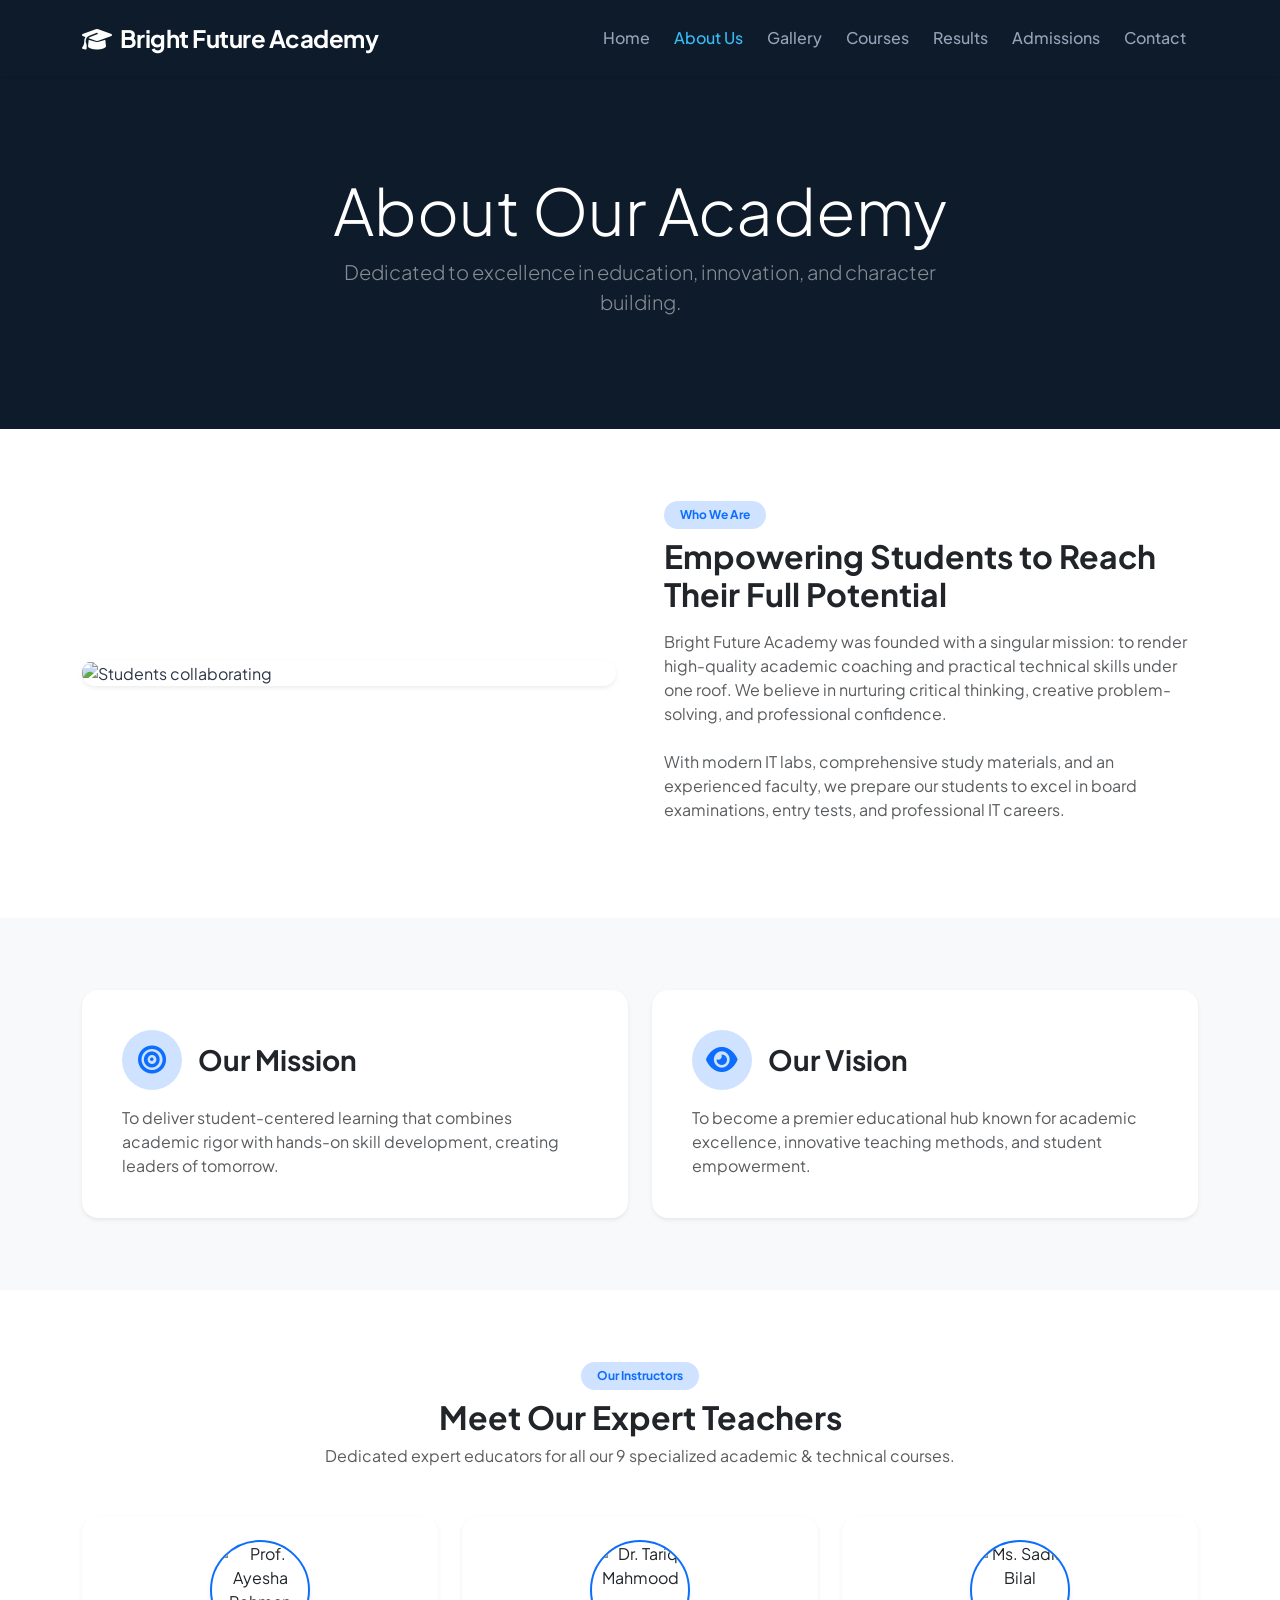
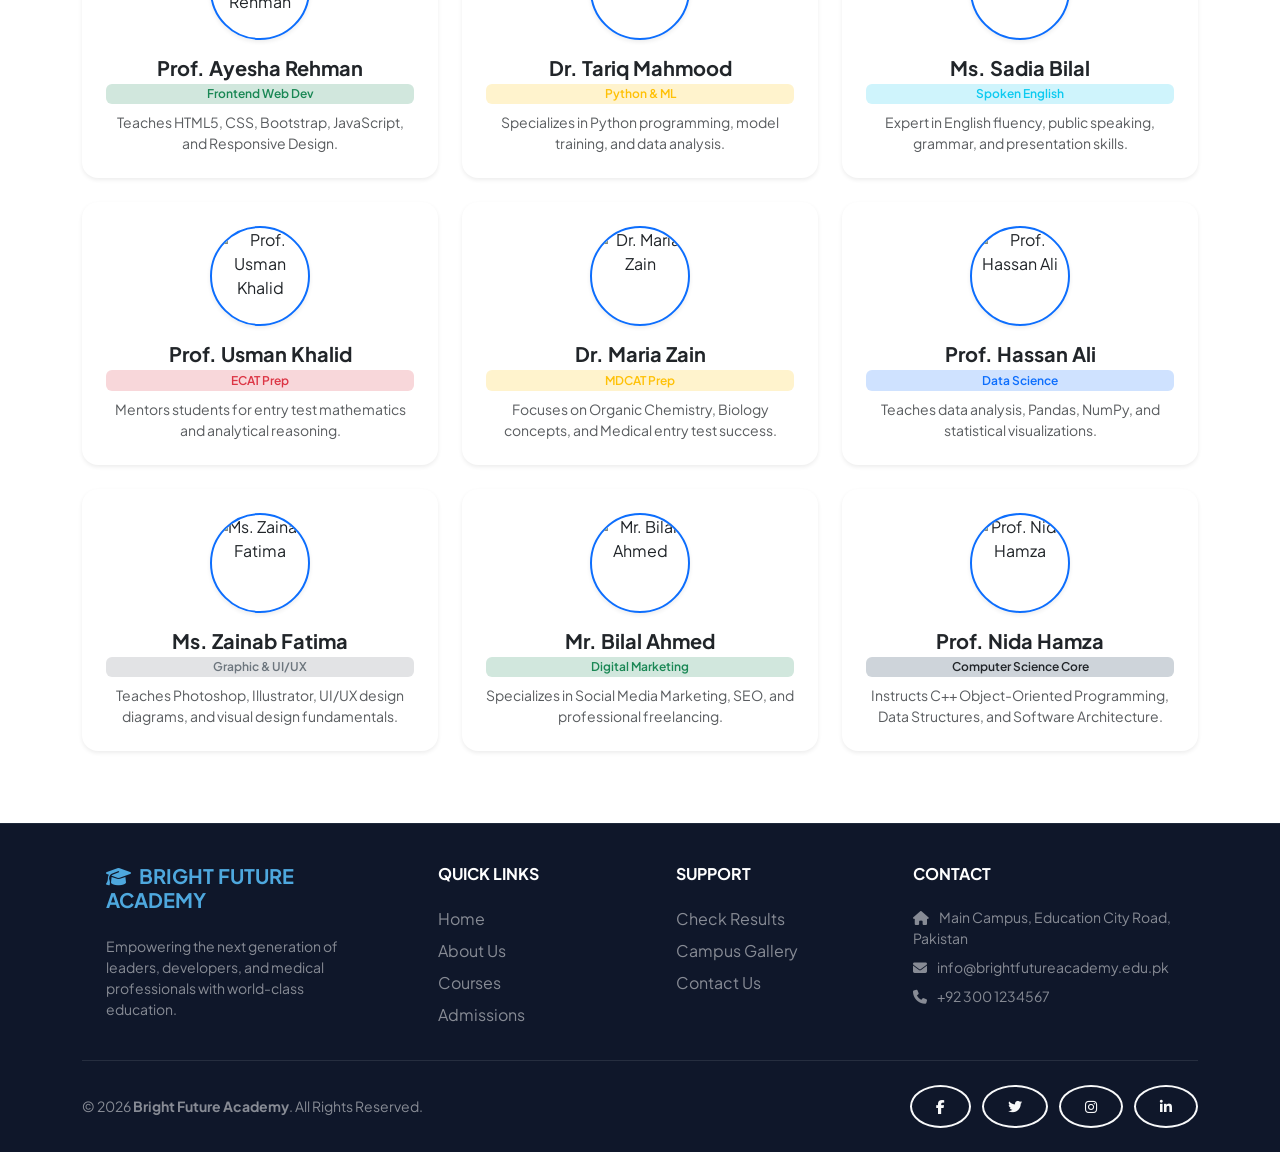
==== commit 597ade6d: "Update all pages with clean layouts and fixes" ====
--- a/about.html
+++ b/about.html
@@ -1,4 +1,3 @@
-
 <!DOCTYPE html>
 <html lang="en">
 <head>
@@ -6,8 +5,8 @@
     <meta name="viewport" content="width=device-width, initial-scale=1.0">
     <title>Bright Future Academy - About Us</title>
     <!-- Google Fonts -->
-    <link href="https://fonts.googleapis.com/css2?family=Plus+Jakarta+Sans:wght@400;500;600;700&display=swap" rel="stylesheet">
-    <!-- Bootstrap 5 CSS -->
+    <link href="https://fonts.googleapis.com/css2?family=Plus+Jakarta+Sans:wght@400;500;600;700;800&display=swap" rel="stylesheet">
+    <!-- Bootstrap CSS -->
     <link href="https://cdn.jsdelivr.net/npm/bootstrap@5.3.0/dist/css/bootstrap.min.css" rel="stylesheet">
     <!-- Font Awesome Icons -->
     <link rel="stylesheet" href="https://cdnjs.cloudflare.com/ajax/libs/font-awesome/6.4.0/css/all.min.css">
@@ -16,8 +15,8 @@
 </head>
 <body>
 
-    <!-- Header / Navigation Bar -->
-    <nav class="navbar navbar-expand-lg navbar-dark bg-primary sticky-top shadow-sm">
+    <!-- Navigation Bar -->
+    <nav class="navbar navbar-expand-lg navbar-dark sticky-top shadow-sm" style="background-color: #0d1b2a;">
         <div class="container">
             <a class="navbar-brand fw-bold fs-4" href="index.html">
                 <i class="fa-solid fa-graduation-cap me-2"></i>Bright Future Academy
@@ -39,172 +38,173 @@
         </div>
     </nav>
 
-    <!-- Page Header Banner -->
-    <section class="bg-primary text-white text-center py-5">
-        <div class="container py-3">
-            <h1 class="fw-bold display-4">About Our Academy</h1>
-            <p class="lead">Dedicated to excellence in education, innovation, and character building.</p>
-        </div>
-    </section>
-
-    <!-- Main About Section -->
-    <section class="py-5">
-        <div class="container py-3">
+    <!-- About Hero Section -->
+    <section class="text-white text-center py-5 position-relative overflow-hidden" style="background-color: #0d1b2a; padding: 80px 0 !important;">
+        <div class="container position-relative py-3">
+            <h1 class="fw-extrabold display-3 mb-2">About Our Academy</h1>
+            <p class="lead text-white-50 mx-auto" style="max-width: 600px;">Dedicated to excellence in education, innovation, and character building.</p>
+        </div>
+    </section>
+
+    <!-- Who We Are Section -->
+    <section class="py-5 bg-white">
+        <div class="container py-4">
             <div class="row align-items-center g-5">
                 <div class="col-lg-6">
-                    <img src="https://images.unsplash.com/photo-1522202176988-66273c2fd55f?auto=format&fit=crop&w=800&q=80" class="img-fluid rounded-4 shadow-sm" alt="Our Academy Life">
+                    <div class="rounded-4 overflow-hidden shadow-sm">
+                        <img src="https://images.unsplash.com/photo-1522202176988-66273c2fd55f?auto=format&fit=crop&w=800&q=80" alt="Students collaborating" class="img-fluid w-100">
+                    </div>
                 </div>
                 <div class="col-lg-6">
-                    <span class="badge bg-primary mb-2">Who We Are</span>
-                    <h2 class="fw-bold mb-3">Empowering Students to Reach Their Full Potential</h2>
-                    <p class="text-muted">Bright Future Academy was founded with a singular mission: to render high-quality academic coaching and practical technical skills under one roof. We believe in nurturing critical thinking, creative problem-solving, and professional confidence.</p>
-                    <p class="text-muted">With modern IT labs, comprehensive study materials, and an expert faculty, we prepare our students to excel in board examinations, entry tests, and professional IT careers.</p>
-                </div>
-            </div>
-        </div>
-    </section>
-
-    <!-- Mission & Vision -->
+                    <span class="badge bg-primary-subtle text-primary fw-bold mb-2 px-3 py-2 rounded-pill">Who We Are</span>
+                    <h2 class="fw-bold mb-3 text-dark">Empowering Students to Reach Their Full Potential</h2>
+                    <p class="text-muted mb-4">Bright Future Academy was founded with a singular mission: to render high-quality academic coaching and practical technical skills under one roof. We believe in nurturing critical thinking, creative problem-solving, and professional confidence.</p>
+                    <p class="text-muted mb-4">With modern IT labs, comprehensive study materials, and an experienced faculty, we prepare our students to excel in board examinations, entry tests, and professional IT careers.</p>
+                </div>
+            </div>
+        </div>
+    </section>
+
+    <!-- Mission & Vision Section -->
     <section class="py-5 bg-light">
-        <div class="container">
+        <div class="container py-4">
             <div class="row g-4">
                 <div class="col-md-6">
-                    <div class="p-4 bg-white rounded-4 shadow-sm h-100">
-                        <div class="d-flex align-items-center mb-3">
-                            <i class="fa-solid fa-bullseye text-primary fs-2 me-3"></i>
-                            <h4 class="fw-bold mb-0">Our Mission</h4>
-                        </div>
-                        <p class="text-muted mb-0">To deliver student-centered learning that combines academic rigor with hands-on skill development, creating leaders of tomorrow.</p>
+                    <div class="card border-0 shadow-sm rounded-4 p-4 h-100 bg-white">
+                        <div class="card-body">
+                            <div class="d-flex align-items-center mb-3">
+                                <div class="icon-box bg-primary-subtle text-primary rounded-circle me-3 d-flex align-items-center justify-content-center fs-3" style="width: 60px; height: 60px;">
+                                    <i class="fa-solid fa-bullseye"></i>
+                                </div>
+                                <h3 class="fw-bold mb-0">Our Mission</h3>
+                            </div>
+                            <p class="text-muted mb-0">To deliver student-centered learning that combines academic rigor with hands-on skill development, creating leaders of tomorrow.</p>
+                        </div>
                     </div>
                 </div>
                 <div class="col-md-6">
-                    <div class="p-4 bg-white rounded-4 shadow-sm h-100">
-                        <div class="d-flex align-items-center mb-3">
-                            <i class="fa-solid fa-eye text-primary fs-2 me-3"></i>
-                            <h4 class="fw-bold mb-0">Our Vision</h4>
-                        </div>
-                        <p class="text-muted mb-0">To become a premier educational hub known for academic excellence, innovative teaching methods, and student empowerment.</p>
-                    </div>
-                </div>
-            </div>
-        </div>
-    </section>
-
-    <!-- Expert Faculty Section -->
-    <section class="py-5 bg-light">
-        <div class="container py-3">
+                    <div class="card border-0 shadow-sm rounded-4 p-4 h-100 bg-white">
+                        <div class="card-body">
+                            <div class="d-flex align-items-center mb-3">
+                                <div class="icon-box bg-primary-subtle text-primary rounded-circle me-3 d-flex align-items-center justify-content-center fs-3" style="width: 60px; height: 60px;">
+                                    <i class="fa-solid fa-eye"></i>
+                                </div>
+                                <h3 class="fw-bold mb-0">Our Vision</h3>
+                            </div>
+                            <p class="text-muted mb-0">To become a premier educational hub known for academic excellence, innovative teaching methods, and student empowerment.</p>
+                        </div>
+                    </div>
+                </div>
+            </div>
+        </div>
+    </section>
+
+    <!-- Meet Our Expert Teachers Section (All 9 Teachers) -->
+    <section class="py-5 bg-white">
+        <div class="container py-4">
             <div class="text-center mb-5">
-                <span class="badge bg-primary mb-2">Our Instructors</span>
-                <h2 class="fw-bold">Meet Our Expert Teachers</h2>
-                <p class="text-muted">Dedicated educators for all our 9 specialized academic & technical courses.</p>
-            </div>
-
+                <span class="badge bg-primary-subtle text-primary fw-bold mb-2 px-3 py-2 rounded-pill">Our Instructors</span>
+                <h2 class="fw-bold text-dark">Meet Our Expert Teachers</h2>
+                <p class="text-muted">Dedicated expert educators for all our 9 specialized academic & technical courses.</p>
+            </div>
             <div class="row g-4">
-                <!-- Teacher 1: Web Development -->
-                <div class="col-md-6 col-lg-4">
-                    <div class="card h-100 shadow-sm border-0 text-center p-3">
-                        <img src="https://images.unsplash.com/photo-1573496359142-b8d87734a5a2?auto=format&fit=crop&w=400&q=80" class="card-img-top rounded-circle mx-auto mt-3" style="width: 130px; height: 130px; object-fit: cover;" alt="Prof. Ayesha Rehman">
-                        <div class="card-body">
-                            <h5 class="fw-bold mb-1">Prof. Ayesha Rehman</h5>
-                            <span class="badge bg-primary mb-2">Frontend Web Development</span>
-                            <p class="text-muted small">Teaches HTML, CSS, Bootstrap, JavaScript, and responsive UI design.</p>
-                        </div>
-                    </div>
-                </div>
-
-                <!-- Teacher 2: Python & Machine Learning -->
-                <div class="col-md-6 col-lg-4">
-                    <div class="card h-100 shadow-sm border-0 text-center p-3">
-                        <img src="https://images.unsplash.com/photo-1560250097-0b93528c311a?auto=format&fit=crop&w=400&q=80" class="card-img-top rounded-circle mx-auto mt-3" style="width: 130px; height: 130px; object-fit: cover;" alt="Dr. Tariq Mahmood">
-                        <div class="card-body">
-                            <h5 class="fw-bold mb-1">Dr. Tariq Mahmood</h5>
-                            <span class="badge bg-danger mb-2">Python & Machine Learning</span>
-                            <p class="text-muted small">Specializes in Python programming, model pipelines, and predictive algorithms.</p>
-                        </div>
-                    </div>
-                </div>
-
-                <!-- Teacher 3: Spoken English -->
-                <div class="col-md-6 col-lg-4">
-                    <div class="card h-100 shadow-sm border-0 text-center p-3">
-                        <img src="https://images.unsplash.com/photo-1544005313-94ddf0286df2?auto=format&fit=crop&w=400&q=80" class="card-img-top rounded-circle mx-auto mt-3" style="width: 130px; height: 130px; object-fit: cover;" alt="Ms. Sadia Bilal">
-                        <div class="card-body">
-                            <h5 class="fw-bold mb-1">Ms. Sadia Bilal</h5>
-                            <span class="badge bg-warning text-dark mb-2">Spoken English & Communication</span>
-                            <p class="text-muted small">Expert in English fluency, public speaking, and professional presentation skills.</p>
-                        </div>
-                    </div>
-                </div>
-
-                <!-- Teacher 4: ECAT Prep -->
-                <div class="col-md-6 col-lg-4">
-                    <div class="card h-100 shadow-sm border-0 text-center p-3">
-                        <img src="https://images.unsplash.com/photo-1507003211169-0a1dd7228f2d?auto=format&fit=crop&w=400&q=80" class="card-img-top rounded-circle mx-auto mt-3" style="width: 130px; height: 130px; object-fit: cover;" alt="Prof. Usman Khalid">
-                        <div class="card-body">
-                            <h5 class="fw-bold mb-1">Prof. Usman Khalid</h5>
-                            <span class="badge bg-success mb-2">ECAT & Engineering Prep</span>
-                            <p class="text-muted small">Mentors students for entry test mathematics and analytical reasoning.</p>
-                        </div>
-                    </div>
-                </div>
-
-                <!-- Teacher 5: MDCAT Prep -->
-                <div class="col-md-6 col-lg-4">
-                    <div class="card h-100 shadow-sm border-0 text-center p-3">
-                        <img src="https://images.unsplash.com/photo-1573497019940-1c28c88b4f3e?auto=format&fit=crop&w=400&q=80" class="card-img-top rounded-circle mx-auto mt-3" style="width: 130px; height: 130px; object-fit: cover;" alt="Dr. Maria Zain">
-                        <div class="card-body">
-                            <h5 class="fw-bold mb-1">Dr. Maria Zain</h5>
-                            <span class="badge bg-info text-dark mb-2">MDCAT & Pre-Medical</span>
-                            <p class="text-muted small">Focuses on Organic Chemistry, Biology concepts, and Medical entry test success.</p>
-                        </div>
-                    </div>
-                </div>
-
-                <!-- Teacher 6: Data Science -->
-                <div class="col-md-6 col-lg-4">
-                    <div class="card h-100 shadow-sm border-0 text-center p-3">
-                        <img src="https://images.unsplash.com/photo-1500648767791-00dcc994a43e?auto=format&fit=crop&w=400&q=80" class="card-img-top rounded-circle mx-auto mt-3" style="width: 130px; height: 130px; object-fit: cover;" alt="Prof. Hassan Ali">
-                        <div class="card-body">
-                            <h5 class="fw-bold mb-1">Prof. Hassan Ali</h5>
-                            <span class="badge bg-secondary mb-2">Data Science & Analytics</span>
-                            <p class="text-muted small">Teaches data analysis, Pandas, NumPy, and statistical visualizations.</p>
-                        </div>
-                    </div>
-                </div>
-
-                <!-- Teacher 7: Graphic Design -->
-                <div class="col-md-6 col-lg-4">
-                    <div class="card h-100 shadow-sm border-0 text-center p-3">
-                        <img src="https://images.unsplash.com/photo-1534528741775-53994a69daeb?auto=format&fit=crop&w=400&q=80" class="card-img-top rounded-circle mx-auto mt-3" style="width: 130px; height: 130px; object-fit: cover;" alt="Ms. Zainab Fatima">
-                        <div class="card-body">
-                            <h5 class="fw-bold mb-1">Ms. Zainab Fatima</h5>
-                            <span class="badge bg-dark mb-2">Graphic & UI/UX Design</span>
-                            <p class="text-muted small">Teaches Photoshop, Illustrator, draw.io diagrams, and visual design fundamentals.</p>
-                        </div>
-                    </div>
-                </div>
-
-                <!-- Teacher 8: Digital Marketing -->
-                <div class="col-md-6 col-lg-4">
-                    <div class="card h-100 shadow-sm border-0 text-center p-3">
-                        <img src="https://images.unsplash.com/photo-1519085360753-af0119f7cbe7?auto=format&fit=crop&w=400&q=80" class="card-img-top rounded-circle mx-auto mt-3" style="width: 130px; height: 130px; object-fit: cover;" alt="Mr. Bilal Ahmed">
-                        <div class="card-body">
-                            <h5 class="fw-bold mb-1">Mr. Bilal Ahmed</h5>
-                            <span class="badge bg-primary mb-2">Digital Marketing & SEO</span>
-                            <p class="text-muted small">Specializes in Social Media Marketing, Search Engine Optimization, and freelancing.</p>
-                        </div>
-                    </div>
-                </div>
-
-                <!-- Teacher 9: Computer Science Core -->
-                <div class="col-md-6 col-lg-4">
-                    <div class="card h-100 shadow-sm border-0 text-center p-3">
-                        <img src="https://images.unsplash.com/photo-1580489944761-15a19d654956?auto=format&fit=crop&w=400&q=80" class="card-img-top rounded-circle mx-auto mt-3" style="width: 130px; height: 130px; object-fit: cover;" alt="Prof. Nida Hamza">
-                        <div class="card-body">
-                            <h5 class="fw-bold mb-1">Prof. Nida Hamza</h5>
-                            <span class="badge bg-success mb-2">Computer Science Core</span>
-                            <p class="text-muted small">Instructs C# Object-Oriented Programming, Data Structures, and Software Architecture.</p>
-                        </div>
+                <!-- Teacher 1 -->
+                <div class="col-md-4">
+                    <div class="card border-0 shadow-sm rounded-4 text-center p-4 h-100">
+                        <div class="avatar mx-auto mb-3 rounded-circle overflow-hidden shadow-sm border border-2 border-primary" style="width: 100px; height: 100px;">
+                            <img src="https://images.unsplash.com/photo-1573496359142-b8d87734a5a2?auto=format&fit=crop&w=300&q=80" alt="Prof. Ayesha Rehman" class="w-100 h-100 object-fit-cover">
+                        </div>
+                        <h4 class="fw-bold mb-1 fs-5">Prof. Ayesha Rehman</h4>
+                        <span class="badge bg-success-subtle text-success mb-2 fw-semibold">Frontend Web Dev</span>
+                        <p class="text-muted small mb-0">Teaches HTML5, CSS, Bootstrap, JavaScript, and Responsive Design.</p>
+                    </div>
+                </div>
+                <!-- Teacher 2 -->
+                <div class="col-md-4">
+                    <div class="card border-0 shadow-sm rounded-4 text-center p-4 h-100">
+                        <div class="avatar mx-auto mb-3 rounded-circle overflow-hidden shadow-sm border border-2 border-primary" style="width: 100px; height: 100px;">
+                            <img src="https://images.unsplash.com/photo-1560250097-0b93528c311a?auto=format&fit=crop&w=300&q=80" alt="Dr. Tariq Mahmood" class="w-100 h-100 object-fit-cover">
+                        </div>
+                        <h4 class="fw-bold mb-1 fs-5">Dr. Tariq Mahmood</h4>
+                        <span class="badge bg-warning-subtle text-warning mb-2 fw-semibold">Python & ML</span>
+                        <p class="text-muted small mb-0">Specializes in Python programming, model training, and data analysis.</p>
+                    </div>
+                </div>
+                <!-- Teacher 3 (Updated Image) -->
+                <div class="col-md-4">
+                    <div class="card border-0 shadow-sm rounded-4 text-center p-4 h-100">
+                        <div class="avatar mx-auto mb-3 rounded-circle overflow-hidden shadow-sm border border-2 border-primary" style="width: 100px; height: 100px;">
+                            <img src="https://images.unsplash.com/photo-1544005313-94ddf0286df2?auto=format&fit=crop&w=300&q=80" alt="Ms. Sadia Bilal" class="w-100 h-100 object-fit-cover">
+                        </div>
+                        <h4 class="fw-bold mb-1 fs-5">Ms. Sadia Bilal</h4>
+                        <span class="badge bg-info-subtle text-info mb-2 fw-semibold">Spoken English</span>
+                        <p class="text-muted small mb-0">Expert in English fluency, public speaking, grammar, and presentation skills.</p>
+                    </div>
+                </div>
+                <!-- Teacher 4 -->
+                <div class="col-md-4">
+                    <div class="card border-0 shadow-sm rounded-4 text-center p-4 h-100">
+                        <div class="avatar mx-auto mb-3 rounded-circle overflow-hidden shadow-sm border border-2 border-primary" style="width: 100px; height: 100px;">
+                            <img src="https://images.unsplash.com/photo-1519085360753-af0119f7cbe7?auto=format&fit=crop&w=300&q=80" alt="Prof. Usman Khalid" class="w-100 h-100 object-fit-cover">
+                        </div>
+                        <h4 class="fw-bold mb-1 fs-5">Prof. Usman Khalid</h4>
+                        <span class="badge bg-danger-subtle text-danger mb-2 fw-semibold">ECAT Prep</span>
+                        <p class="text-muted small mb-0">Mentors students for entry test mathematics and analytical reasoning.</p>
+                    </div>
+                </div>
+                <!-- Teacher 5 (Updated Image) -->
+                <div class="col-md-4">
+                    <div class="card border-0 shadow-sm rounded-4 text-center p-4 h-100">
+                        <div class="avatar mx-auto mb-3 rounded-circle overflow-hidden shadow-sm border border-2 border-primary" style="width: 100px; height: 100px;">
+                            <img src="https://images.unsplash.com/photo-1559839734-2b71ea197ec2?auto=format&fit=crop&w=300&q=80" alt="Dr. Maria Zain" class="w-100 h-100 object-fit-cover">
+                        </div>
+                        <h4 class="fw-bold mb-1 fs-5">Dr. Maria Zain</h4>
+                        <span class="badge bg-warning-subtle text-warning mb-2 fw-semibold">MDCAT Prep</span>
+                        <p class="text-muted small mb-0">Focuses on Organic Chemistry, Biology concepts, and Medical entry test success.</p>
+                    </div>
+                </div>
+                <!-- Teacher 6 -->
+                <div class="col-md-4">
+                    <div class="card border-0 shadow-sm rounded-4 text-center p-4 h-100">
+                        <div class="avatar mx-auto mb-3 rounded-circle overflow-hidden shadow-sm border border-2 border-primary" style="width: 100px; height: 100px;">
+                            <img src="https://images.unsplash.com/photo-1507003211169-0a1dd7228f2d?auto=format&fit=crop&w=300&q=80" alt="Prof. Hassan Ali" class="w-100 h-100 object-fit-cover">
+                        </div>
+                        <h4 class="fw-bold mb-1 fs-5">Prof. Hassan Ali</h4>
+                        <span class="badge bg-primary-subtle text-primary mb-2 fw-semibold">Data Science</span>
+                        <p class="text-muted small mb-0">Teaches data analysis, Pandas, NumPy, and statistical visualizations.</p>
+                    </div>
+                </div>
+                <!-- Teacher 7 -->
+                <div class="col-md-4">
+                    <div class="card border-0 shadow-sm rounded-4 text-center p-4 h-100">
+                        <div class="avatar mx-auto mb-3 rounded-circle overflow-hidden shadow-sm border border-2 border-primary" style="width: 100px; height: 100px;">
+                            <img src="https://images.unsplash.com/photo-1534528741775-53994a69daeb?auto=format&fit=crop&w=300&q=80" alt="Ms. Zainab Fatima" class="w-100 h-100 object-fit-cover">
+                        </div>
+                        <h4 class="fw-bold mb-1 fs-5">Ms. Zainab Fatima</h4>
+                        <span class="badge bg-secondary-subtle text-secondary mb-2 fw-semibold">Graphic & UI/UX</span>
+                        <p class="text-muted small mb-0">Teaches Photoshop, Illustrator, UI/UX design diagrams, and visual design fundamentals.</p>
+                    </div>
+                </div>
+                <!-- Teacher 8 -->
+                <div class="col-md-4">
+                    <div class="card border-0 shadow-sm rounded-4 text-center p-4 h-100">
+                        <div class="avatar mx-auto mb-3 rounded-circle overflow-hidden shadow-sm border border-2 border-primary" style="width: 100px; height: 100px;">
+                            <img src="https://images.unsplash.com/photo-1500648767791-00dcc994a43e?auto=format&fit=crop&w=300&q=80" alt="Mr. Bilal Ahmed" class="w-100 h-100 object-fit-cover">
+                        </div>
+                        <h4 class="fw-bold mb-1 fs-5">Mr. Bilal Ahmed</h4>
+                        <span class="badge bg-success-subtle text-success mb-2 fw-semibold">Digital Marketing</span>
+                        <p class="text-muted small mb-0">Specializes in Social Media Marketing, SEO, and professional freelancing.</p>
+                    </div>
+                </div>
+                <!-- Teacher 9 -->
+                <div class="col-md-4">
+                    <div class="card border-0 shadow-sm rounded-4 text-center p-4 h-100">
+                        <div class="avatar mx-auto mb-3 rounded-circle overflow-hidden shadow-sm border border-2 border-primary" style="width: 100px; height: 100px;">
+                            <img src="https://images.unsplash.com/photo-1492562080023-ab3db95bfbce?auto=format&fit=crop&w=300&q=80" alt="Prof. Nida Hamza" class="w-100 h-100 object-fit-cover">
+                        </div>
+                        <h4 class="fw-bold mb-1 fs-5">Prof. Nida Hamza</h4>
+                        <span class="badge bg-dark-subtle text-dark mb-2 fw-semibold">Computer Science Core</span>
+                        <p class="text-muted small mb-0">Instructs C++ Object-Oriented Programming, Data Structures, and Software Architecture.</p>
                     </div>
                 </div>
             </div>
@@ -212,235 +212,54 @@
     </section>
 
     <!-- Footer -->
-    <footer class="bg-dark text-white text-center py-4">
-        <div class="container">
-            <p class="mb-0 text-muted">&copy; 2026 Bright Future Academy. All Rights Reserved.</p>
+    <footer class="text-white pt-5 pb-4" style="background-color: #0d1b2a;">
+        <div class="container text-md-start text-center">
+            <div class="row g-4">
+                <div class="col-md-4 col-lg-4 col-xl-3 mx-auto mt-3">
+                    <h5 class="text-uppercase mb-4 font-weight-bold fw-bold" style="color: #4ea8de;">
+                        <i class="fa-solid fa-graduation-cap me-2"></i>Bright Future Academy
+                    </h5>
+                    <p class="text-white-50 small">Empowering the next generation of leaders, developers, and medical professionals with world-class education.</p>
+                </div>
+                <div class="col-md-2 col-lg-2 col-xl-2 mx-auto mt-3">
+                    <h6 class="text-uppercase mb-4 font-weight-bold text-white fw-bold">Quick Links</h6>
+                    <p class="mb-2"><a href="index.html" class="text-white-50 text-decoration-none">Home</a></p>
+                    <p class="mb-2"><a href="about.html" class="text-white-50 text-decoration-none">About Us</a></p>
+                    <p class="mb-2"><a href="courses.html" class="text-white-50 text-decoration-none">Courses</a></p>
+                    <p class="mb-2"><a href="admissions.html" class="text-white-50 text-decoration-none">Admissions</a></p>
+                </div>
+                <div class="col-md-3 col-lg-2 col-xl-2 mx-auto mt-3">
+                    <h6 class="text-uppercase mb-4 font-weight-bold text-white fw-bold">Support</h6>
+                    <p class="mb-2"><a href="results.html" class="text-white-50 text-decoration-none">Check Results</a></p>
+                    <p class="mb-2"><a href="gallery.html" class="text-white-50 text-decoration-none">Campus Gallery</a></p>
+                    <p class="mb-2"><a href="contact.html" class="text-white-50 text-decoration-none">Contact Us</a></p>
+                </div>
+                <div class="col-md-4 col-lg-3 col-xl-3 mx-auto mt-3">
+                    <h6 class="text-uppercase mb-4 font-weight-bold text-white fw-bold">Contact</h6>
+                    <p class="text-white-50 small mb-2"><i class="fa-solid fa-home me-2"></i> Main Campus, Education City Road, Pakistan</p>
+                    <p class="text-white-50 small mb-2"><i class="fa-solid fa-envelope me-2"></i> info@brightfutureacademy.edu.pk</p>
+                    <p class="text-white-50 small mb-2"><i class="fa-solid fa-phone me-2"></i> +92 300 1234567</p>
+                </div>
+            </div>
+            <hr class="mb-4 mt-4 border-secondary">
+            <div class="row align-items-center">
+                <div class="col-md-7 col-lg-8">
+                    <p class="text-white-50 small mb-0">&copy; 2026 <strong>Bright Future Academy</strong>. All Rights Reserved.</p>
+                </div>
+                <div class="col-md-5 col-lg-4">
+                    <div class="text-center text-md-end mt-3 mt-md-0">
+                        <a href="#" class="btn btn-outline-light btn-sm rounded-circle me-2"><i class="fa-brands fa-facebook-f"></i></a>
+                        <a href="#" class="btn btn-outline-light btn-sm rounded-circle me-2"><i class="fa-brands fa-twitter"></i></a>
+                        <a href="#" class="btn btn-outline-light btn-sm rounded-circle me-2"><i class="fa-brands fa-instagram"></i></a>
+                        <a href="#" class="btn btn-outline-light btn-sm rounded-circle"><i class="fa-brands fa-linkedin-in"></i></a>
+                    </div>
+                </div>
+            </div>
         </div>
     </footer>
 
-    <!-- Bootstrap JS -->
+    <!-- Bootstrap JS Bundle -->
     <script src="https://cdn.jsdelivr.net/npm/bootstrap@5.3.0/dist/js/bootstrap.bundle.min.js"></script>
     <script src="script.js"></script>
 </body>
-=======
-<!DOCTYPE html>
-<html lang="en">
-<head>
-    <meta charset="UTF-8">
-    <meta name="viewport" content="width=device-width, initial-scale=1.0">
-    <title>Bright Future Academy - About Us</title>
-    <!-- Google Fonts -->
-    <link href="https://fonts.googleapis.com/css2?family=Plus+Jakarta+Sans:wght@400;500;600;700&display=swap" rel="stylesheet">
-    <!-- Bootstrap 5 CSS -->
-    <link href="https://cdn.jsdelivr.net/npm/bootstrap@5.3.0/dist/css/bootstrap.min.css" rel="stylesheet">
-    <!-- Font Awesome Icons -->
-    <link rel="stylesheet" href="https://cdnjs.cloudflare.com/ajax/libs/font-awesome/6.4.0/css/all.min.css">
-    <!-- Custom CSS -->
-    <link rel="stylesheet" href="style.css">
-</head>
-<body>
-
-    <!-- Header / Navigation Bar -->
-    <!-- Navigation Bar -->
-<nav class="navbar navbar-expand-lg navbar-dark bg-primary sticky-top shadow-sm">
-    <div class="container">
-        <a class="navbar-brand fw-bold fs-4" href="index.html">
-            <i class="fa-solid fa-graduation-cap me-2"></i>Bright Future Academy
-        </a>
-        <button class="navbar-toggler" type="button" data-bs-toggle="collapse" data-bs-target="#navbarNav">
-            <span class="navbar-toggler-icon"></span>
-        </button>
-        <div class="collapse navbar-collapse" id="navbarNav">
-            <ul class="navbar-nav ms-auto">
-               <li class="nav-item"><a class="nav-link active" href="about.html">About Us</a></li>
-                <li class="nav-item"><a class="nav-link" href="about.html">About Us</a></li>
-                <li class="nav-item"><a class="nav-link" href="gallery.html">Gallery</a></li>
-                <li class="nav-item"><a class="nav-link" href="courses.html">Courses</a></li>
-                <li class="nav-item"><a class="nav-link" href="results.html">Results</a></li>
-                <li class="nav-item"><a class="nav-link" href="admissions.html">Admissions</a></li>
-                <li class="nav-item"><a class="nav-link" href="contact.html">Contact</a></li>
-            </ul>
-        </div>
-    </div>
-</nav>
-
-    <!-- Page Header Banner -->
-    <section class="bg-primary text-white text-center py-5">
-        <div class="container py-3">
-            <h1 class="fw-bold display-4">About Our Academy</h1>
-            <p class="lead">Dedicated to excellence in education, innovation, and character building.</p>
-        </div>
-    </section>
-
-    <!-- Main About Section -->
-    <section class="py-5">
-        <div class="container py-3">
-            <div class="row align-items-center g-5">
-                <div class="col-lg-6">
-                    <img src="https://images.unsplash.com/photo-1522071820081-009f0129c71c?q=80&w=800&auto=format&fit=crop" class="img-fluid rounded-4 shadow-sm" alt="Our Academy Life">
-                </div>
-                <div class="col-lg-6">
-                    <span class="badge bg-primary mb-2">Who We Are</span>
-                    <h2 class="fw-bold mb-3">Empowering Students to Reach Their Full Potential</h2>
-                    <p class="text-muted leading-relaxed">Bright Future Academy was founded with a singular mission: to render high-quality academic coaching and practical technical skills under one roof. We believe in nurturing critical thinking, creative problem-solving, and professional confidence.</p>
-                    <p class="text-muted leading-relaxed">With modern IT labs, comprehensive study materials, and an experienced faculty, we prepare our students to excel in board examinations, entry tests, and professional IT careers.</p>
-                </div>
-            </div>
-        </div>
-    </section>
-
-    <!-- Mission & Vision -->
-    <section class="py-5 bg-light">
-        <div class="container">
-            <div class="row g-4">
-                <div class="col-md-6">
-                    <div class="p-4 bg-white rounded-4 shadow-sm h-100">
-                        <div class="d-flex align-items-center mb-3">
-                            <i class="fa-solid fa-bullseye text-primary fs-2 me-3"></i>
-                            <h4 class="fw-bold mb-0">Our Mission</h4>
-                        </div>
-                        <p class="text-muted mb-0">To deliver student-centered learning that combines academic rigor with hands-on skill development, creating leaders of tomorrow.</p>
-                    </div>
-                </div>
-                <div class="col-md-6">
-                    <div class="p-4 bg-white rounded-4 shadow-sm h-100">
-                        <div class="d-flex align-items-center mb-3">
-                            <i class="fa-solid fa-eye text-primary fs-2 me-3"></i>
-                            <h4 class="fw-bold mb-0">Our Vision</h4>
-                        </div>
-                        <p class="text-muted mb-0">To become a premier educational hub known for academic excellence, innovative teaching methods, and student empowerment.</p>
-                    </div>
-                </div>
-            </div>
-        </div>
-    </section>
-<!-- Expert Faculty Section -->
-    <section class="py-5 bg-light">
-        <div class="container py-3">
-            <div class="text-center mb-5">
-                <span class="badge bg-primary mb-2">Our Instructors</span>
-                <h2 class="fw-bold">Meet Our Expert Teachers</h2>
-                <p class="text-muted">Dedicated educators for all our 9 specialized academic & technical courses.</p>
-            </div>
-            
-            <div class="row g-4">
-                <!-- Teacher 1: Web Development -->
-                <div class="col-md-6 col-lg-4">
-                    <div class="card h-100 shadow-sm border-0 text-center p-3">
-                        <img src="https://images.unsplash.com/photo-1573496359142-b8d87734a5a2?q=80&w=400&auto=format&fit=crop" class="card-img-top rounded-circle mx-auto mt-3" style="width: 130px; height: 130px; object-fit: cover;" alt="Prof. Ayesha Rahman">
-                        <div class="card-body">
-                            <h5 class="fw-bold mb-1">Prof. Ayesha Rahman</h5>
-                            <span class="badge bg-primary mb-2">Frontend Web Development</span>
-                            <p class="text-muted small">Teaches HTML, CSS, Bootstrap, JavaScript, and responsive UI design.</p>
-                        </div>
-                    </div>
-                </div>
-
-                <!-- Teacher 2: Python & Machine Learning -->
-                <div class="col-md-6 col-lg-4">
-                    <div class="card h-100 shadow-sm border-0 text-center p-3">
-                        <img src="https://images.unsplash.com/photo-1560250097-0b93528c311a?q=80&w=400&auto=format&fit=crop" class="card-img-top rounded-circle mx-auto mt-3" style="width: 130px; height: 130px; object-fit: cover;" alt="Dr. Tariq Mahmood">
-                        <div class="card-body">
-                            <h5 class="fw-bold mb-1">Dr. Tariq Mahmood</h5>
-                            <span class="badge bg-danger mb-2">Python & Machine Learning</span>
-                            <p class="text-muted small">Specializes in Python programming, model pipelines, and predictive algorithms.</p>
-                        </div>
-                    </div>
-                </div>
-
-                <!-- Teacher 3: Spoken English -->
-                <div class="col-md-6 col-lg-4">
-                    <div class="card h-100 shadow-sm border-0 text-center p-3">
-                        <img src="https://images.unsplash.com/photo-1544005313-94ddf0286df2?q=80&w=400&auto=format&fit=crop" class="card-img-top rounded-circle mx-auto mt-3" style="width: 130px; height: 130px; object-fit: cover;" alt="Ms. Sadia Bilal">
-                        <div class="card-body">
-                            <h5 class="fw-bold mb-1">Ms. Sadia Bilal</h5>
-                            <span class="badge bg-warning text-dark mb-2">Spoken English & Communication</span>
-                            <p class="text-muted small">Expert in English fluency, public speaking, and professional presentation skills.</p>
-                        </div>
-                    </div>
-                </div>
-
-                <!-- Teacher 4: ECAT Prep -->
-                <div class="col-md-6 col-lg-4">
-                    <div class="card h-100 shadow-sm border-0 text-center p-3">
-                        <img src="https://images.unsplash.com/photo-1507003211169-0a1dd7228f2d?q=80&w=400&auto=format&fit=crop" class="card-img-top rounded-circle mx-auto mt-3" style="width: 130px; height: 130px; object-fit: cover;" alt="Prof. Usman Khalid">
-                        <div class="card-body">
-                            <h5 class="fw-bold mb-1">Prof. Usman Khalid</h5>
-                            <span class="badge bg-success mb-2">ECAT & Engineering Prep</span>
-                            <p class="text-muted small">Mentors students for entry test mathematics and analytical reasoning.</p>
-                        </div>
-                    </div>
-                </div>
-
-                <!-- Teacher 5: MDCAT Prep -->
-                <div class="col-md-6 col-lg-4">
-                    <div class="card h-100 shadow-sm border-0 text-center p-3">
-                        <img src="https://images.unsplash.com/photo-1573497019940-1c28c88b4f3e?q=80&w=400&auto=format&fit=crop" class="card-img-top rounded-circle mx-auto mt-3" style="width: 130px; height: 130px; object-fit: cover;" alt="Dr. Maria Zain">
-                        <div class="card-body">
-                            <h5 class="fw-bold mb-1">Dr. Maria Zain</h5>
-                            <span class="badge bg-info text-dark mb-2">MDCAT & Pre-Medical</span>
-                            <p class="text-muted small">Focuses on Organic Chemistry, Biology concepts, and Medical entry test success.</p>
-                        </div>
-                    </div>
-                </div>
-
-                <!-- Teacher 6: Data Science -->
-                <div class="col-md-6 col-lg-4">
-                    <div class="card h-100 shadow-sm border-0 text-center p-3">
-                        <img src="https://images.unsplash.com/photo-1500648767791-00dcc994a43e?q=80&w=400&auto=format&fit=crop" class="card-img-top rounded-circle mx-auto mt-3" style="width: 130px; height: 130px; object-fit: cover;" alt="Prof. Hassan Ali">
-                        <div class="card-body">
-                            <h5 class="fw-bold mb-1">Prof. Hassan Ali</h5>
-                            <span class="badge bg-secondary mb-2">Data Science & Analytics</span>
-                            <p class="text-muted small">Teaches data analysis, Pandas, NumPy, and statistical visualizations.</p>
-                        </div>
-                    </div>
-                </div>
-
-                <!-- Teacher 7: Graphic Design -->
-                <div class="col-md-6 col-lg-4">
-                    <div class="card h-100 shadow-sm border-0 text-center p-3">
-                        <img src="https://images.unsplash.com/photo-1534528741775-53994a69daeb?q=80&w=400&auto=format&fit=crop" class="card-img-top rounded-circle mx-auto mt-3" style="width: 130px; height: 130px; object-fit: cover;" alt="Ms. Zainab Fatima">
-                        <div class="card-body">
-                            <h5 class="fw-bold mb-1">Ms. Zainab Fatima</h5>
-                            <span class="badge bg-dark mb-2">Graphic & UI/UX Design</span>
-                            <p class="text-muted small">Teaches Photoshop, Illustrator, draw.io diagrams, and visual design fundamentals.</p>
-                        </div>
-                    </div>
-                </div>
-
-                <!-- Teacher 8: Digital Marketing -->
-                <div class="col-md-6 col-lg-4">
-                    <div class="card h-100 shadow-sm border-0 text-center p-3">
-                        <img src="https://images.unsplash.com/photo-1519085360753-af0119f7cbe7?q=80&w=400&auto=format&fit=crop" class="card-img-top rounded-circle mx-auto mt-3" style="width: 130px; height: 130px; object-fit: cover;" alt="Mr. Bilal Ahmed">
-                        <div class="card-body">
-                            <h5 class="fw-bold mb-1">Mr. Bilal Ahmed</h5>
-                            <span class="badge bg-primary mb-2">Digital Marketing & SEO</span>
-                            <p class="text-muted small">Specializes in Social Media Marketing, Search Engine Optimization, and freelancing.</p>
-                        </div>
-                    </div>
-                </div>
-
-               <!-- Teacher 9: Computer Science Core -->
-<div class="col-md-6 col-lg-4">
-    <div class="card h-100 shadow-sm border-0 text-center p-3">
-        <img src="https://images.unsplash.com/photo-1573496359142-b8d87734a5a2?q=80&w=400&auto=format&fit=crop" class="card-img-top rounded-circle mx-auto mt-3" style="width: 130px; height: 130px; object-fit: cover;" alt="Prof. Nida Hamza">
-        <div class="card-body">
-            <h5 class="fw-bold mb-1">Prof. Nida Hamza</h5>
-            <span class="badge bg-success mb-2">Computer Science Core</span>
-            <p class="text-muted small">Instructs C# Object-Oriented Programming, Data Structures, and Software Architecture.</p>
-        </div>
-    </div>
-</div>
-    <!-- Footer -->
-    <footer class="bg-dark text-white text-center py-4">
-        <div class="container">
-            <p class="mb-0 text-muted">&copy; 2026 Bright Future Academy. All Rights Reserved.</p>
-        </div>
-    </footer>
-
-    <!-- Bootstrap JS -->
-    <script src="https://cdn.jsdelivr.net/npm/bootstrap@5.3.0/dist/js/bootstrap.bundle.min.js"></script>
-    <script src="script.js"></script>
-</body>
->>>>>>> da4470e6f8637bdaa691c9ef6db40131102b8424
 </html>
